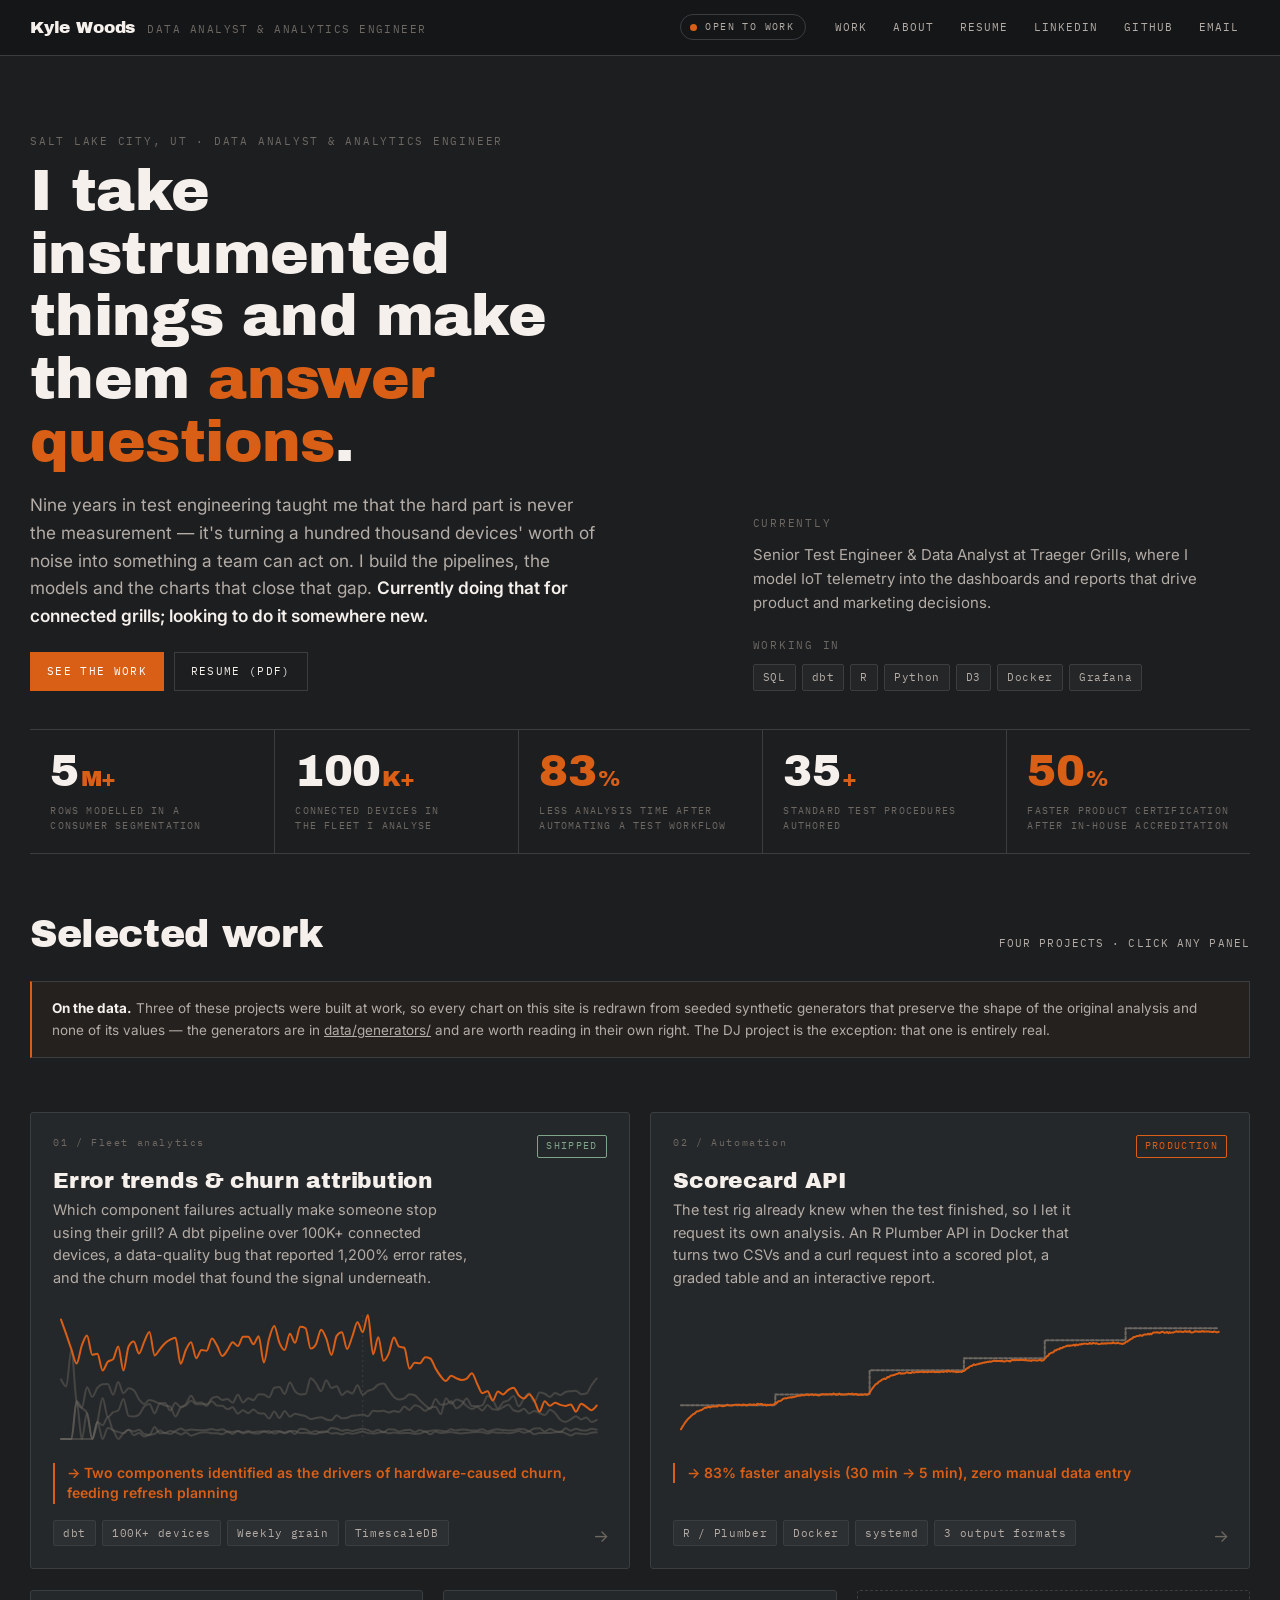
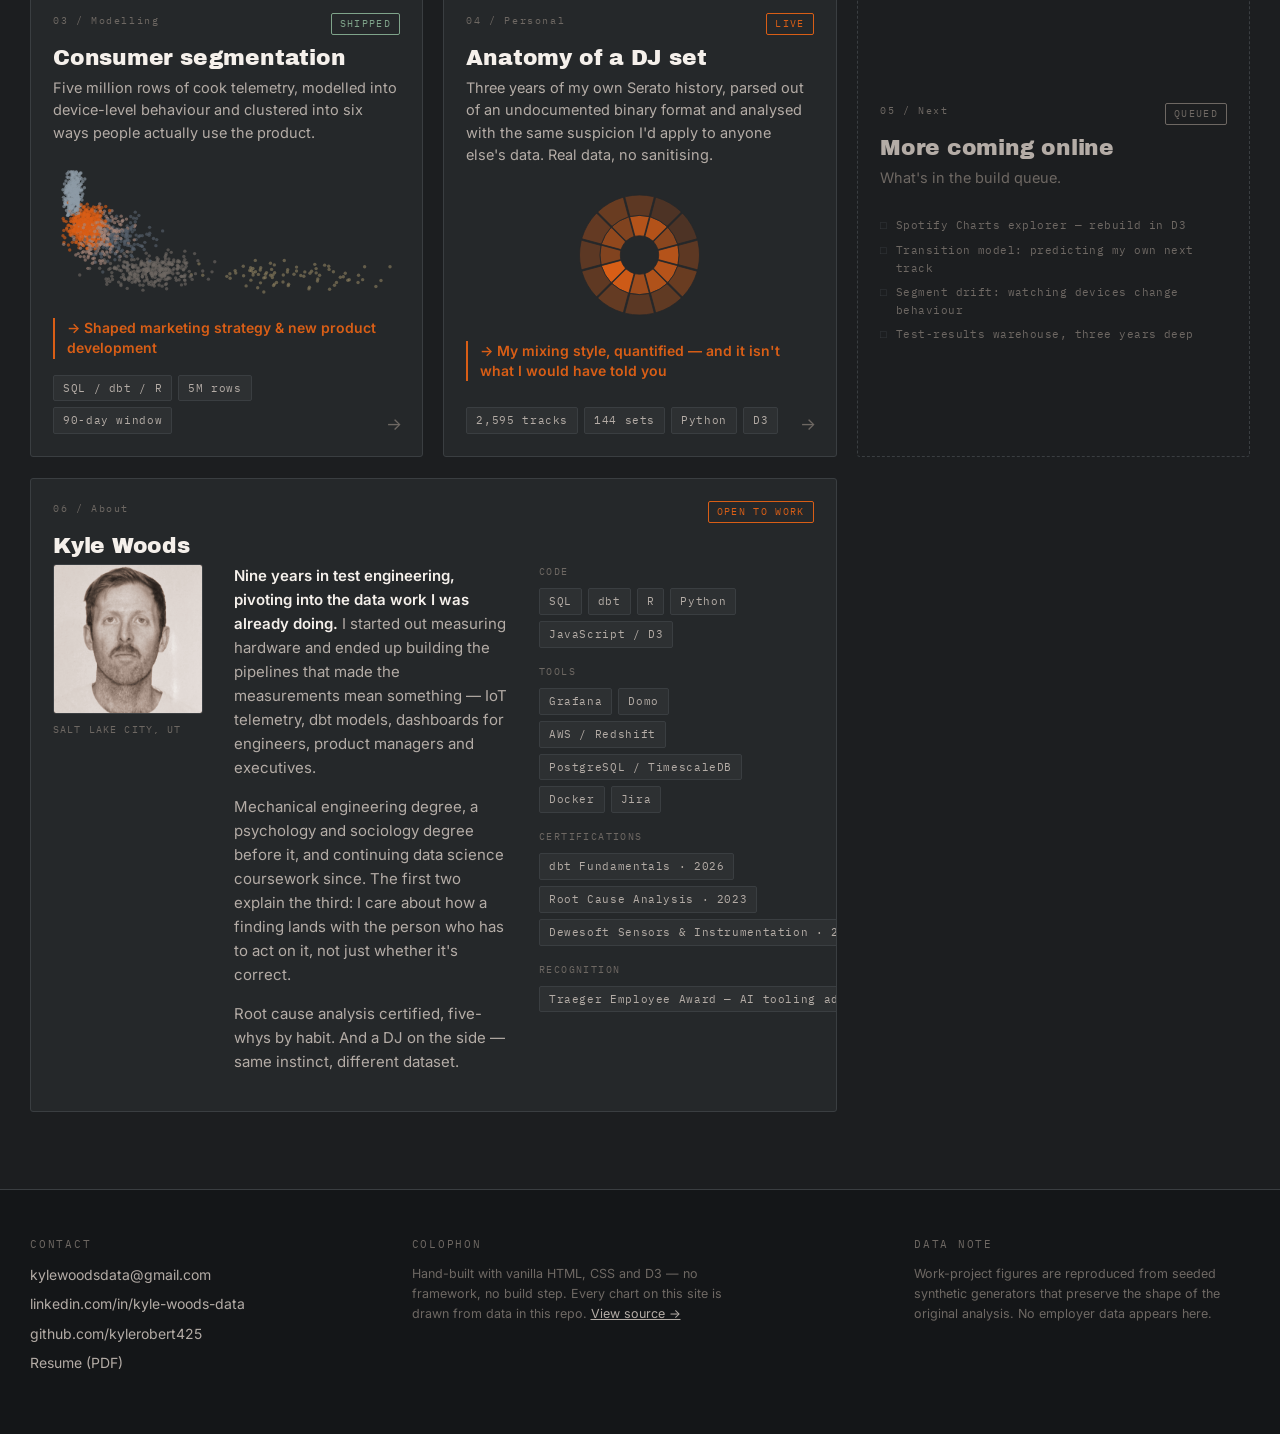
==== index.html @ e00b4b3a "Dashboard: mission-control landing page with live panel previews Hero stat ticker, project panels le" ====
<!DOCTYPE html>
<html lang="en" data-base="">
<head>
<meta charset="utf-8">
<meta name="viewport" content="width=device-width, initial-scale=1">
<title>Kyle Woods — Data Analyst & Analytics Engineer</title>
<meta name="description" content="Data analyst and analytics engineer in Salt Lake City. Fleet telemetry at 100K+ device scale, dbt pipelines, R APIs in production, and hand-built D3 data journalism.">
<meta property="og:title" content="Kyle Woods — Data Analyst & Analytics Engineer">
<meta property="og:description" content="Nine years turning instrumented hardware into decisions. dbt, SQL, R, Python, D3.">
<meta property="og:type" content="website">
<meta property="og:image" content="assets/img/og-dashboard.png">
<meta name="twitter:card" content="summary_large_image">
<link rel="icon" href="assets/img/favicon.svg" type="image/svg+xml">
<link rel="preconnect" href="https://fonts.googleapis.com">
<link rel="preconnect" href="https://fonts.gstatic.com" crossorigin>
<link href="https://fonts.googleapis.com/css2?family=Archivo+Black&family=IBM+Plex+Mono:wght@400;500&family=Inter:wght@400;600;700&display=swap" rel="stylesheet">
<link rel="stylesheet" href="assets/css/theme.css">
<link rel="stylesheet" href="assets/css/dashboard.css">
</head>
<body>
<a class="skip" href="#work">Skip to work</a>
<header data-site-head></header>

<main>
  <!-- ============================ HERO ============================ -->
  <section class="hero">
    <div class="wrap hero-grid">
      <div>
        <p class="eyebrow">Salt Lake City, UT · Data Analyst &amp; Analytics Engineer</p>
        <h1>I take instrumented things and make them <span class="ember">answer questions</span>.</h1>
        <p class="hero-lede">Nine years in test engineering taught me that the hard part is never the measurement — it's turning a hundred thousand devices' worth of noise into something a team can act on. I build the pipelines, the models and the charts that close that gap. <strong>Currently doing that for connected grills; looking to do it somewhere new.</strong></p>
        <div class="hero-meta">
          <a class="btn btn-primary" href="#work">See the work</a>
          <a class="btn" href="resume/KW_Analytics_Engineer.pdf">Resume (PDF)</a>
        </div>
      </div>
      <div>
        <p class="eyebrow">Currently</p>
        <p class="hero-lede" style="font-size:15px">Senior Test Engineer &amp; Data Analyst at Traeger Grills, where I model IoT telemetry into the dashboards and reports that drive product and marketing decisions.</p>
        <p class="eyebrow" style="margin-top:22px">Working in</p>
        <ul class="chips">
          <li class="chip">SQL</li>
          <li class="chip">dbt</li>
          <li class="chip">R</li>
          <li class="chip">Python</li>
          <li class="chip">D3</li>
          <li class="chip">Docker</li>
          <li class="chip">Grafana</li>
        </ul>
      </div>
    </div>
  </section>

  <!-- ============================ TICKER ============================ -->
  <section class="wrap" aria-label="Career metrics">
    <div class="ticker">
      <div class="ticker-cell" data-kind="scope">
        <span class="stat-value num" data-count="5" data-unit="M+" data-dp="0">0</span>
        <span class="stat-label">Rows modelled in a<br>consumer segmentation</span>
      </div>
      <div class="ticker-cell" data-kind="scope">
        <span class="stat-value num" data-count="100" data-unit="K+">0</span>
        <span class="stat-label">Connected devices in<br>the fleet I analyse</span>
      </div>
      <div class="ticker-cell" data-kind="outcome">
        <span class="stat-value num" data-count="83" data-unit="%">0</span>
        <span class="stat-label">Less analysis time after<br>automating a test workflow</span>
      </div>
      <div class="ticker-cell" data-kind="scope">
        <span class="stat-value num" data-count="35" data-unit="+">0</span>
        <span class="stat-label">Standard test procedures<br>authored</span>
      </div>
      <div class="ticker-cell" data-kind="outcome">
        <span class="stat-value num" data-count="50" data-unit="%">0</span>
        <span class="stat-label">Faster product certification<br>after in-house accreditation</span>
      </div>
    </div>
  </section>

  <!-- ============================ PANELS ============================ -->
  <section class="wrap" id="work">
    <div class="panels-head">
      <h2>Selected work</h2>
      <p class="mono ash">Four projects · click any panel</p>
    </div>

    <div class="disclosure">
      <strong>On the data.</strong> Three of these projects were built at work, so every chart on this site is redrawn
      from seeded synthetic generators that preserve the shape of the original analysis and none of its values — the
      generators are in <a href="data/generators/">data/generators/</a> and are worth reading in their own right.
      The DJ project is the exception: that one is entirely real.
    </div>

    <div class="panels">

      <!-- Woodridge -->
      <a class="panel panel--wide" href="projects/woodridge-churn/index.html">
        <div class="panel-top">
          <span class="panel-idx">01 / Fleet analytics</span>
          <span class="badge badge-shipped">Shipped</span>
        </div>
        <h3>Error trends &amp; churn attribution</h3>
        <p class="panel-mission">Which component failures actually make someone stop using their grill? A dbt pipeline over 100K+ connected devices, a data-quality bug that reported 1,200% error rates, and the churn model that found the signal underneath.</p>
        <div class="panel-viz" data-mini="woodridge"></div>
        <p class="panel-outcome">→ Two components identified as the drivers of hardware-caused churn, feeding refresh planning</p>
        <ul class="chips">
          <li class="chip">dbt</li>
          <li class="chip">100K+ devices</li>
          <li class="chip">Weekly grain</li>
          <li class="chip">TimescaleDB</li>
        </ul>
      </a>

      <!-- Scorecard API -->
      <a class="panel panel--wide" href="projects/scorecard-api/index.html">
        <div class="panel-top">
          <span class="panel-idx">02 / Automation</span>
          <span class="badge badge-production">Production</span>
        </div>
        <h3>Scorecard API</h3>
        <p class="panel-mission">The test rig already knew when the test finished, so I let it request its own analysis. An R Plumber API in Docker that turns two CSVs and a curl request into a scored plot, a graded table and an interactive report.</p>
        <div class="panel-viz" data-mini="scorecard"></div>
        <p class="panel-outcome">→ 83% faster analysis (30 min → 5 min), zero manual data entry</p>
        <ul class="chips">
          <li class="chip">R / Plumber</li>
          <li class="chip">Docker</li>
          <li class="chip">systemd</li>
          <li class="chip">3 output formats</li>
        </ul>
      </a>

      <!-- Segmentation -->
      <a class="panel" href="projects/consumer-segmentation/index.html">
        <div class="panel-top">
          <span class="panel-idx">03 / Modelling</span>
          <span class="badge badge-shipped">Shipped</span>
        </div>
        <h3>Consumer segmentation</h3>
        <p class="panel-mission">Five million rows of cook telemetry, modelled into device-level behaviour and clustered into six ways people actually use the product.</p>
        <div class="panel-viz" data-mini="segmentation"></div>
        <p class="panel-outcome">→ Shaped marketing strategy &amp; new product development</p>
        <ul class="chips">
          <li class="chip">SQL / dbt / R</li>
          <li class="chip">5M rows</li>
          <li class="chip">90-day window</li>
        </ul>
      </a>

      <!-- DJ -->
      <a class="panel" href="projects/anatomy-of-a-dj-set/index.html">
        <div class="panel-top">
          <span class="panel-idx">04 / Personal</span>
          <span class="badge badge-production">Live</span>
        </div>
        <h3>Anatomy of a DJ set</h3>
        <p class="panel-mission">Three years of my own Serato history, parsed out of an undocumented binary format and analysed with the same suspicion I'd apply to anyone else's data. Real data, no sanitising.</p>
        <div class="panel-viz" data-mini="dj"></div>
        <p class="panel-outcome">→ My mixing style, quantified — and it isn't what I would have told you</p>
        <ul class="chips">
          <li class="chip" data-djchip="tracks">2,595 tracks</li>
          <li class="chip" data-djchip="sets">144 sets</li>
          <li class="chip">Python</li>
          <li class="chip">D3</li>
        </ul>
      </a>

      <!-- Roadmap -->
      <div class="panel panel--ghost">
        <div class="panel-top">
          <span class="panel-idx">05 / Next</span>
          <span class="badge badge-planned">Queued</span>
        </div>
        <h3>More coming online</h3>
        <p class="panel-mission">What's in the build queue.</p>
        <ul class="roadmap">
          <li>Spotify Charts explorer — rebuild in D3</li>
          <li>Transition model: predicting my own next track</li>
          <li>Segment drift: watching devices change behaviour</li>
          <li>Test-results warehouse, three years deep</li>
        </ul>
      </div>

      <!-- About -->
      <section class="panel panel--four" id="about">
        <div class="panel-top">
          <span class="panel-idx">06 / About</span>
          <span class="badge badge-production">Open to work</span>
        </div>
        <h3>Kyle Woods</h3>
        <div class="about-grid">
          <div>
            <div class="portrait">
              <img src="assets/img/headshot.jpg" alt="Kyle Woods" width="800" height="800" loading="lazy">
            </div>
            <p class="portrait-cap">Salt Lake City, UT</p>
          </div>

          <div class="about-bio">
            <p><strong>Nine years in test engineering, pivoting into the data work I was already doing.</strong> I started out measuring hardware and ended up building the pipelines that made the measurements mean something — IoT telemetry, dbt models, dashboards for engineers, product managers and executives.</p>
            <p>Mechanical engineering degree, a psychology and sociology degree before it, and continuing data science coursework since. The first two explain the third: I care about how a finding lands with the person who has to act on it, not just whether it's correct.</p>
            <p>Root cause analysis certified, five-whys by habit. And a DJ on the side — same instinct, different dataset.</p>
          </div>

          <div class="about-skills">
            <div class="skill-block">
              <h4>Code</h4>
              <ul class="chips">
                <li class="chip">SQL</li><li class="chip">dbt</li><li class="chip">R</li>
                <li class="chip">Python</li><li class="chip">JavaScript / D3</li>
              </ul>
            </div>
            <div class="skill-block">
              <h4>Tools</h4>
              <ul class="chips">
                <li class="chip">Grafana</li><li class="chip">Domo</li><li class="chip">AWS / Redshift</li>
                <li class="chip">PostgreSQL / TimescaleDB</li><li class="chip">Docker</li><li class="chip">Jira</li>
              </ul>
            </div>
            <div class="skill-block">
              <h4>Certifications</h4>
              <ul class="chips">
                <li class="chip">dbt Fundamentals · 2026</li>
                <li class="chip">Root Cause Analysis · 2023</li>
                <li class="chip">Dewesoft Sensors &amp; Instrumentation · 2020</li>
              </ul>
            </div>
            <div class="skill-block">
              <h4>Recognition</h4>
              <ul class="chips">
                <li class="chip">Traeger Employee Award — AI tooling adoption</li>
              </ul>
            </div>
          </div>
        </div>
      </section>
    </div>
  </section>
</main>

<footer data-site-foot></footer>

<script src="assets/js/config.js"></script>
<script src="assets/js/site.js"></script>
<script src="assets/js/lib/d3.v7.min.js"></script>
<script src="assets/js/charts/common.js"></script>
<script src="assets/js/dashboard.js"></script>
</body>
</html>
---- assets/css/theme.css ----
/* ===========================================================================
   theme.css — design tokens + base + components shared by every page.
   Ember-and-soot: flat colors, no gradients, one accent.
   =========================================================================== */

:root {
  /* --- palette --------------------------------------------------------- */
  --soot:      #1C1E20;
  --soot-deep: #141618;
  --panel:     #25282A;
  --panel-hi:  #2E3235;
  --ember:     #D95E16;
  --ember-hi:  #F0771F;
  --ember-dim: #8A3C0E;
  --ash:       #B4ACA6;
  --ash-dim:   #6E6863;
  --offwhite:  #F5F0EB;
  --ink:       #25282A;
  --rule:      #3A3E41;
  --rule-lite: #DCD5CD;

  /* chart series: one ember highlight, everything else desaturated */
  --series-1: #D95E16;   /* highlight */
  --series-2: #8E9BA6;
  --series-3: #6E6863;
  --series-4: #A8877A;
  --series-5: #56606B;
  --series-6: #8B7E5E;
  --good:     #6E9A72;
  --bad:      #C0472F;

  /* --- type ------------------------------------------------------------ */
  --font-display: 'Archivo Black', 'Helvetica Neue', Impact, sans-serif;
  --font-body: 'Inter', -apple-system, BlinkMacSystemFont, 'Segoe UI', sans-serif;
  --font-mono: 'IBM Plex Mono', ui-monospace, 'SF Mono', Menlo, monospace;

  /* --- rhythm ---------------------------------------------------------- */
  --gap:   clamp(14px, 1.6vw, 22px);
  --pad:   clamp(18px, 2.4vw, 30px);
  --maxw:  1360px;
  --readw: 62ch;
  --radius: 3px;

  --t-fast: 180ms cubic-bezier(.4,0,.2,1);
  --t-mid:  300ms cubic-bezier(.4,0,.2,1);
  --t-slow: 420ms cubic-bezier(.4,0,.2,1);
}

/* --- reset ---------------------------------------------------------------- */
*, *::before, *::after { box-sizing: border-box; }
html { -webkit-text-size-adjust: 100%; scroll-behavior: smooth; }
body {
  margin: 0;
  background: var(--soot);
  color: var(--offwhite);
  font-family: var(--font-body);
  font-size: 16px;
  line-height: 1.6;
  font-feature-settings: 'tnum' 0;
  -webkit-font-smoothing: antialiased;
}
img, svg { display: block; max-width: 100%; }
a { color: inherit; }
button { font: inherit; color: inherit; background: none; border: none; cursor: pointer; }

/* Numbers always tabular so counters don't jitter as they animate. */
.num, .stat-value, .chip, .badge, table td, table th, .mono {
  font-variant-numeric: tabular-nums;
  font-feature-settings: 'tnum' 1;
}

/* --- typography ----------------------------------------------------------- */
h1, h2, h3 { font-family: var(--font-display); font-weight: 400; line-height: 1.08; letter-spacing: -0.01em; margin: 0; }
h1 { font-size: clamp(30px, 4.6vw, 58px); }
h2 { font-size: clamp(24px, 3vw, 38px); }
h3 { font-size: clamp(17px, 1.7vw, 22px); }
p  { margin: 0 0 1em; }

.mono {
  font-family: var(--font-mono);
  font-size: 11px;
  letter-spacing: 0.1em;
  text-transform: uppercase;
}
.eyebrow {
  font-family: var(--font-mono);
  font-size: 11px;
  letter-spacing: 0.16em;
  text-transform: uppercase;
  color: var(--ash-dim);
  margin: 0 0 10px;
}

/* Orange left-bar accent — used on section heads and pull quotes. */
.bar-accent { border-left: 3px solid var(--ember); padding-left: 16px; }

/* --- layout --------------------------------------------------------------- */
.wrap { max-width: var(--maxw); margin: 0 auto; padding: 0 var(--pad); }
.wrap-read { max-width: 780px; margin: 0 auto; padding: 0 var(--pad); }

/* --- skip link ------------------------------------------------------------ */
.skip {
  position: absolute; left: -9999px; top: 0; z-index: 999;
  background: var(--ember); color: #fff; padding: 10px 16px; font: 600 14px var(--font-body);
}
.skip:focus { left: 8px; top: 8px; }

/* --- site header ---------------------------------------------------------- */
.site-head {
  border-bottom: 1px solid var(--rule);
  background: var(--soot-deep);
  position: sticky; top: 0; z-index: 50;
}
.site-head-in {
  max-width: var(--maxw); margin: 0 auto; padding: 12px var(--pad);
  display: flex; align-items: center; gap: 18px; flex-wrap: wrap;
}
.brand { display: flex; align-items: baseline; gap: 12px; text-decoration: none; }
.brand-name { font-family: var(--font-display); font-size: 17px; letter-spacing: -0.01em; }
.brand-title { font-family: var(--font-mono); font-size: 10.5px; letter-spacing: 0.14em; text-transform: uppercase; color: var(--ash-dim); }
.head-spacer { flex: 1 1 auto; }

.status-pill {
  display: inline-flex; align-items: center; gap: 8px;
  font-family: var(--font-mono); font-size: 10px; letter-spacing: 0.14em; text-transform: uppercase;
  color: var(--ash); border: 1px solid var(--rule); border-radius: 100px; padding: 4px 11px 4px 9px;
}
.status-dot {
  width: 7px; height: 7px; border-radius: 50%; background: var(--ember);
  box-shadow: 0 0 0 0 rgba(217,94,22,.55); animation: pulse 2.4s ease-out infinite;
}
@keyframes pulse {
  0%   { box-shadow: 0 0 0 0 rgba(217,94,22,.5); }
  70%  { box-shadow: 0 0 0 7px rgba(217,94,22,0); }
  100% { box-shadow: 0 0 0 0 rgba(217,94,22,0); }
}

.head-links { display: flex; gap: 4px; flex-wrap: wrap; }
.head-links::-webkit-scrollbar { display: none; }
.head-links a {
  font-family: var(--font-mono); font-size: 10.5px; letter-spacing: 0.1em; text-transform: uppercase;
  color: var(--ash); text-decoration: none; padding: 6px 10px; border: 1px solid transparent;
  transition: color var(--t-fast), border-color var(--t-fast);
}
.head-links a:hover, .head-links a:focus-visible { color: var(--offwhite); border-color: var(--rule); }

/* --- badges & chips ------------------------------------------------------- */
.badge {
  display: inline-block; font-family: var(--font-mono); font-size: 9.5px;
  letter-spacing: 0.14em; text-transform: uppercase; padding: 3px 8px;
  border: 1px solid currentColor; border-radius: 2px; line-height: 1.5;
}
.badge-production { color: var(--ember); }
.badge-shipped    { color: #7FA48A; }
.badge-dev        { color: #C2A24A; }
.badge-planned    { color: var(--ash-dim); }

.chips { display: flex; flex-wrap: wrap; gap: 6px; padding: 0; margin: 0; list-style: none; }
.chip {
  font-family: var(--font-mono); font-size: 10.5px; letter-spacing: 0.06em;
  color: var(--ash); background: rgba(255,255,255,.035);
  border: 1px solid var(--rule); border-radius: 2px; padding: 4px 9px; white-space: nowrap;
}
.light .chip { color: #5C5651; background: rgba(0,0,0,.03); border-color: var(--rule-lite); }

/* --- footer --------------------------------------------------------------- */
.site-foot {
  border-top: 1px solid var(--rule); background: var(--soot-deep);
  padding: 46px 0 60px; margin-top: 0;
}
.foot-grid { display: flex; gap: 30px; flex-wrap: wrap; align-items: flex-start; justify-content: space-between; }
.foot-links { display: flex; flex-direction: column; gap: 7px; }
.foot-links a { color: var(--ash); text-decoration: none; font-size: 14px; transition: color var(--t-fast); }
.foot-links a:hover { color: var(--ember); }
.foot-note { color: var(--ash-dim); font-size: 12.5px; max-width: 42ch; }
.foot-note a { color: var(--ash); }

/* --- charts (shared SVG conventions) -------------------------------------- */
.axis text        { font-family: var(--font-mono); font-size: 10px; fill: var(--ash-dim); letter-spacing: .04em; }
.axis line,
.axis path        { stroke: var(--rule); shape-rendering: crispEdges; }
.grid line        { stroke: var(--rule); stroke-opacity: .5; shape-rendering: crispEdges; }
.light .axis text { fill: #7A736C; }
.light .axis line, .light .axis path { stroke: var(--rule-lite); }
.light .grid line { stroke: var(--rule-lite); stroke-opacity: .8; }

.series-line { fill: none; stroke-width: 2; stroke-linejoin: round; stroke-linecap: round; }
.series-muted { stroke: var(--series-3); opacity: .5; }
.series-hi    { stroke: var(--ember); }

/* NYT-style annotation: thin leader line, short bold label. */
.annot-line  { stroke: var(--ember); stroke-width: 1; }
.annot-label { font-family: var(--font-body); font-size: 12px; font-weight: 700; fill: var(--offwhite); }
.annot-sub   { font-family: var(--font-body); font-size: 11.5px; fill: var(--ash); }
.light .annot-label { fill: var(--ink); }
.light .annot-sub   { fill: #6B645E; }

.chart-title { font-family: var(--font-body); font-size: 13px; font-weight: 700; letter-spacing: .01em; }
.chart-sub   { font-family: var(--font-mono); font-size: 10px; letter-spacing: .1em; text-transform: uppercase; fill: var(--ash-dim); }

.legend { display: flex; flex-wrap: wrap; gap: 12px; font-family: var(--font-mono); font-size: 10.5px; letter-spacing: .06em; text-transform: uppercase; color: var(--ash); }
.legend-item { display: inline-flex; align-items: center; gap: 6px; }
.legend-swatch { width: 11px; height: 3px; border-radius: 2px; }
.light .legend { color: #6B645E; }

/* Tooltip shared by every chart. */
.tip {
  position: fixed; z-index: 200; pointer-events: none; opacity: 0;
  background: var(--soot-deep); color: var(--offwhite);
  border: 1px solid var(--rule); border-left: 2px solid var(--ember);
  padding: 8px 11px; font-size: 12.5px; line-height: 1.45;
  box-shadow: 0 8px 24px rgba(0,0,0,.4); transition: opacity 120ms linear;
  max-width: 260px;
}
.tip strong { font-weight: 700; }
.tip .tip-k { font-family: var(--font-mono); font-size: 10px; letter-spacing: .1em; text-transform: uppercase; color: var(--ash-dim); display: block; }

/* --- utility -------------------------------------------------------------- */
.visually-hidden {
  position: absolute; width: 1px; height: 1px; margin: -1px; padding: 0;
  overflow: hidden; clip: rect(0 0 0 0); white-space: nowrap; border: 0;
}
.ember { color: var(--ember); }
.ash   { color: var(--ash); }

/* --- header on small screens ---------------------------------------------- */
/* The header is sticky, so every pixel it grows is a pixel of reading area
   lost for the whole page. Below tablet it collapses to one row that scrolls
   sideways rather than wrapping to three. */
@media (max-width: 900px) {
  .brand-title { display: none; }
}
@media (max-width: 720px) {
  .site-head-in { padding: 9px var(--pad); gap: 10px; }
  .head-links {
    flex-wrap: nowrap; overflow-x: auto; scrollbar-width: none;
    -webkit-overflow-scrolling: touch; margin: 0 calc(var(--pad) * -1); padding: 0 var(--pad);
    width: 100%; order: 3;
  }
  .head-links a { padding: 5px 9px; }
  .head-spacer { display: none; }
  .brand { flex: 1 1 auto; }
  .status-pill { order: 2; }
}
@media (max-width: 400px) {
  .status-pill { font-size: 0; gap: 0; padding: 6px; border-radius: 50%; }
}

/* --- motion --------------------------------------------------------------- */
@media (prefers-reduced-motion: reduce) {
  html { scroll-behavior: auto; }
  *, *::before, *::after {
    animation-duration: .001ms !important;
    animation-iteration-count: 1 !important;
    transition-duration: .001ms !important;
  }
}
---- assets/css/dashboard.css ----
/* ===========================================================================
   dashboard.css — Layer 1. Mission-control landing page.
   =========================================================================== */

/* --- hero ----------------------------------------------------------------- */
.hero { padding: clamp(38px, 6vw, 78px) 0 clamp(24px, 3vw, 38px); }
.hero-grid { display: grid; grid-template-columns: minmax(0, 1.35fr) minmax(0, 1fr); gap: clamp(24px, 4vw, 60px); align-items: end; }
.hero h1 { margin-bottom: 18px; max-width: 15ch; }
.hero h1 .rule-out { color: var(--ash-dim); }
.hero-lede { color: var(--ash); font-size: clamp(15px, 1.35vw, 17.5px); max-width: 52ch; margin: 0; }
.hero-lede strong { color: var(--offwhite); font-weight: 600; }

.hero-meta { display: flex; gap: 10px; flex-wrap: wrap; margin-top: 22px; }
.btn {
  display: inline-flex; align-items: center; gap: 8px; text-decoration: none;
  font-family: var(--font-mono); font-size: 11px; letter-spacing: .12em; text-transform: uppercase;
  padding: 10px 16px; border: 1px solid var(--rule); color: var(--offwhite);
  transition: background var(--t-fast), border-color var(--t-fast), color var(--t-fast);
}
.btn:hover, .btn:focus-visible { border-color: var(--ember); color: var(--ember); }
.btn-primary { background: var(--ember); border-color: var(--ember); color: #fff; }
.btn-primary:hover, .btn-primary:focus-visible { background: var(--ember-hi); border-color: var(--ember-hi); color: #fff; }

/* --- stat ticker ---------------------------------------------------------- */
.ticker {
  border-top: 1px solid var(--rule); border-bottom: 1px solid var(--rule);
  display: grid; grid-template-columns: repeat(5, 1fr);
}
.ticker-cell { padding: 20px clamp(12px, 1.6vw, 22px); border-left: 1px solid var(--rule); }
.ticker-cell:first-child { border-left: 0; }
.stat-value {
  font-family: var(--font-display); font-size: clamp(26px, 3.4vw, 44px);
  line-height: 1; letter-spacing: -0.02em; display: block;
}
.stat-value .unit { font-size: .52em; color: var(--ember); margin-left: 2px; }
.stat-label {
  display: block; margin-top: 9px; font-family: var(--font-mono); font-size: 10px;
  letter-spacing: .12em; text-transform: uppercase; color: var(--ash-dim); line-height: 1.5;
}
.ticker-cell[data-kind="outcome"] .stat-value { color: var(--ember); }

/* --- panel grid ----------------------------------------------------------- */
.panels-head {
  display: flex; align-items: baseline; justify-content: space-between; gap: 20px;
  padding: clamp(34px, 5vw, 60px) 0 18px; flex-wrap: wrap;
}
.panels { display: grid; grid-template-columns: repeat(6, 1fr); gap: var(--gap); padding-bottom: clamp(40px, 6vw, 80px); }

.panel {
  grid-column: span 2;
  position: relative; display: flex; flex-direction: column;
  background: var(--panel); border: 1px solid var(--rule); border-radius: var(--radius);
  padding: 22px; text-decoration: none; color: inherit; overflow: hidden;
  transition: border-color var(--t-mid), transform var(--t-mid), background var(--t-mid);
}
.panel--wide { grid-column: span 3; }
.panel--full { grid-column: span 6; }
.panel--four { grid-column: span 4; }

a.panel:hover, a.panel:focus-visible { border-color: var(--ember); transform: translateY(-3px); background: var(--panel-hi); }
a.panel:focus-visible { outline: 2px solid var(--ember); outline-offset: 2px; }
/* The whole tile is the click target; the arrow just signals it. */
a.panel::after {
  content: '→'; position: absolute; right: 20px; bottom: 18px; color: var(--ash-dim);
  font-size: 17px; transition: transform var(--t-mid), color var(--t-mid);
}
a.panel:hover::after, a.panel:focus-visible::after { color: var(--ember); transform: translateX(4px); }

.panel-top { display: flex; align-items: flex-start; justify-content: space-between; gap: 14px; margin-bottom: 4px; }
.panel-idx { font-family: var(--font-mono); font-size: 10px; letter-spacing: .16em; color: var(--ash-dim); }
.panel h3 { margin: 8px 0 6px; }
.panel-mission { color: var(--ash); font-size: 14.5px; line-height: 1.55; margin: 0 0 16px; max-width: 46ch; }

.panel-viz { position: relative; margin: 2px 0 16px; min-height: 96px; }
.panel--wide .panel-viz { min-height: 132px; }
.panel-viz svg { width: 100%; height: auto; overflow: visible; }

.panel-outcome {
  color: var(--ember); font-size: 14px; font-weight: 600; line-height: 1.45;
  border-left: 2px solid var(--ember); padding-left: 12px; margin: 0 0 16px;
}
.panel .chips { margin-top: auto; padding-right: 34px; }

/* About panel internals */
.about-grid { display: grid; grid-template-columns: 150px minmax(0, 1fr) minmax(0, 1fr); gap: clamp(18px, 2.4vw, 34px); align-items: start; }
.portrait {
  width: 150px; aspect-ratio: 1; border: 1px solid var(--rule); border-radius: var(--radius);
  overflow: hidden; background: var(--soot-deep); position: relative; flex: none;
}
.portrait img {
  width: 100%; height: 100%; object-fit: cover;
  /* Duotone-ish treatment so the photo sits inside the ember/soot palette. */
  filter: grayscale(1) contrast(1.06) brightness(.95);
  transition: filter var(--t-slow);
}
.portrait:hover img { filter: grayscale(.15) contrast(1.02) brightness(1); }
.portrait::after {
  content: ''; position: absolute; inset: 0; background: var(--ember);
  mix-blend-mode: color; opacity: .17; pointer-events: none; transition: opacity var(--t-slow);
}
.portrait:hover::after { opacity: 0; }
.portrait-cap { font-family: var(--font-mono); font-size: 9.5px; letter-spacing: .12em; text-transform: uppercase; color: var(--ash-dim); margin-top: 8px; }

.about-bio p { font-size: 15px; color: var(--ash); }
.about-bio p strong { color: var(--offwhite); font-weight: 600; }
.skill-block { margin-bottom: 16px; }
.skill-block h4 { font-family: var(--font-mono); font-size: 10px; letter-spacing: .14em; text-transform: uppercase; color: var(--ash-dim); margin: 0 0 8px; font-weight: 400; }

/* Placeholder panel — makes the roadmap look planned, not missing. */
.panel--ghost {
  background: transparent; border-style: dashed; border-color: var(--rule);
  color: var(--ash-dim); justify-content: center;
}
.panel--ghost h3 { color: var(--ash); }
.panel--ghost .panel-mission { color: var(--ash-dim); }
.roadmap { list-style: none; margin: 12px 0 0; padding: 0; display: flex; flex-direction: column; gap: 7px; }
.roadmap li { font-family: var(--font-mono); font-size: 11px; letter-spacing: .04em; color: var(--ash-dim); display: flex; gap: 9px; }
.roadmap li::before { content: '□'; color: var(--rule); }

/* Note strip explaining the synthetic data — credibility, not fine print. */
.disclosure {
  border: 1px solid var(--rule); border-left: 2px solid var(--ember);
  background: rgba(217,94,22,.04); padding: 16px 20px; margin-bottom: clamp(30px, 5vw, 54px);
  font-size: 13.5px; color: var(--ash); line-height: 1.6;
}
.disclosure strong { color: var(--offwhite); }

/* --- responsive ----------------------------------------------------------- */
@media (max-width: 1080px) {
  .ticker { grid-template-columns: repeat(3, 1fr); }
  .ticker-cell:nth-child(3n+1) { border-left: 0; }
  .ticker-cell:nth-child(n+4) { border-top: 1px solid var(--rule); }
  .about-grid { grid-template-columns: 130px minmax(0, 1fr); }
  .about-skills { grid-column: 1 / -1; }
}
@media (max-width: 860px) {
  .hero-grid { grid-template-columns: 1fr; align-items: start; }
  .panels { grid-template-columns: 1fr; }
  .panel, .panel--wide, .panel--full, .panel--four { grid-column: 1 / -1; }
}
@media (max-width: 560px) {
  .ticker { grid-template-columns: repeat(2, 1fr); }
  .ticker-cell { border-left: 1px solid var(--rule); border-top: 1px solid var(--rule); }
  .ticker-cell:nth-child(2n+1) { border-left: 0; }
  .ticker-cell:nth-child(-n+2) { border-top: 0; }
  .about-grid { grid-template-columns: 1fr; }
  .portrait { width: 118px; }
  .site-head-in { gap: 10px; }
  .brand-title { display: none; }
}
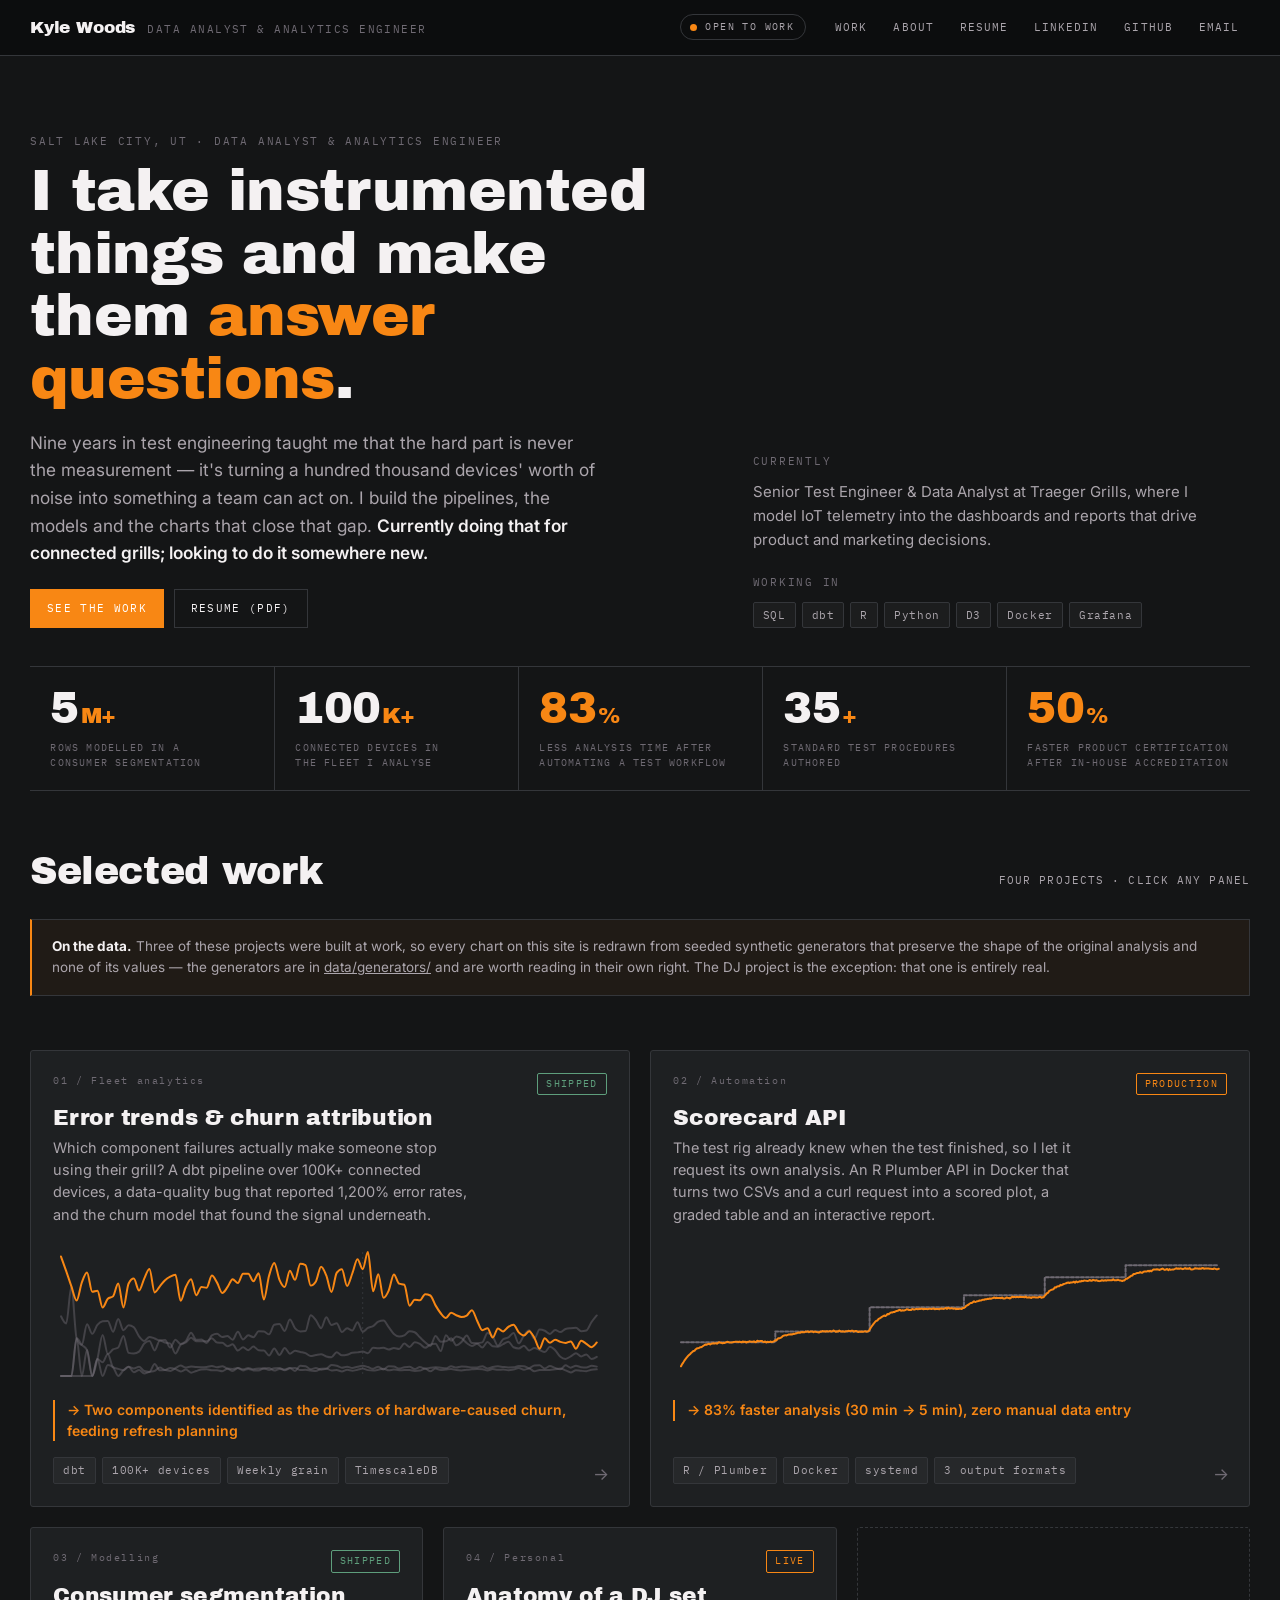
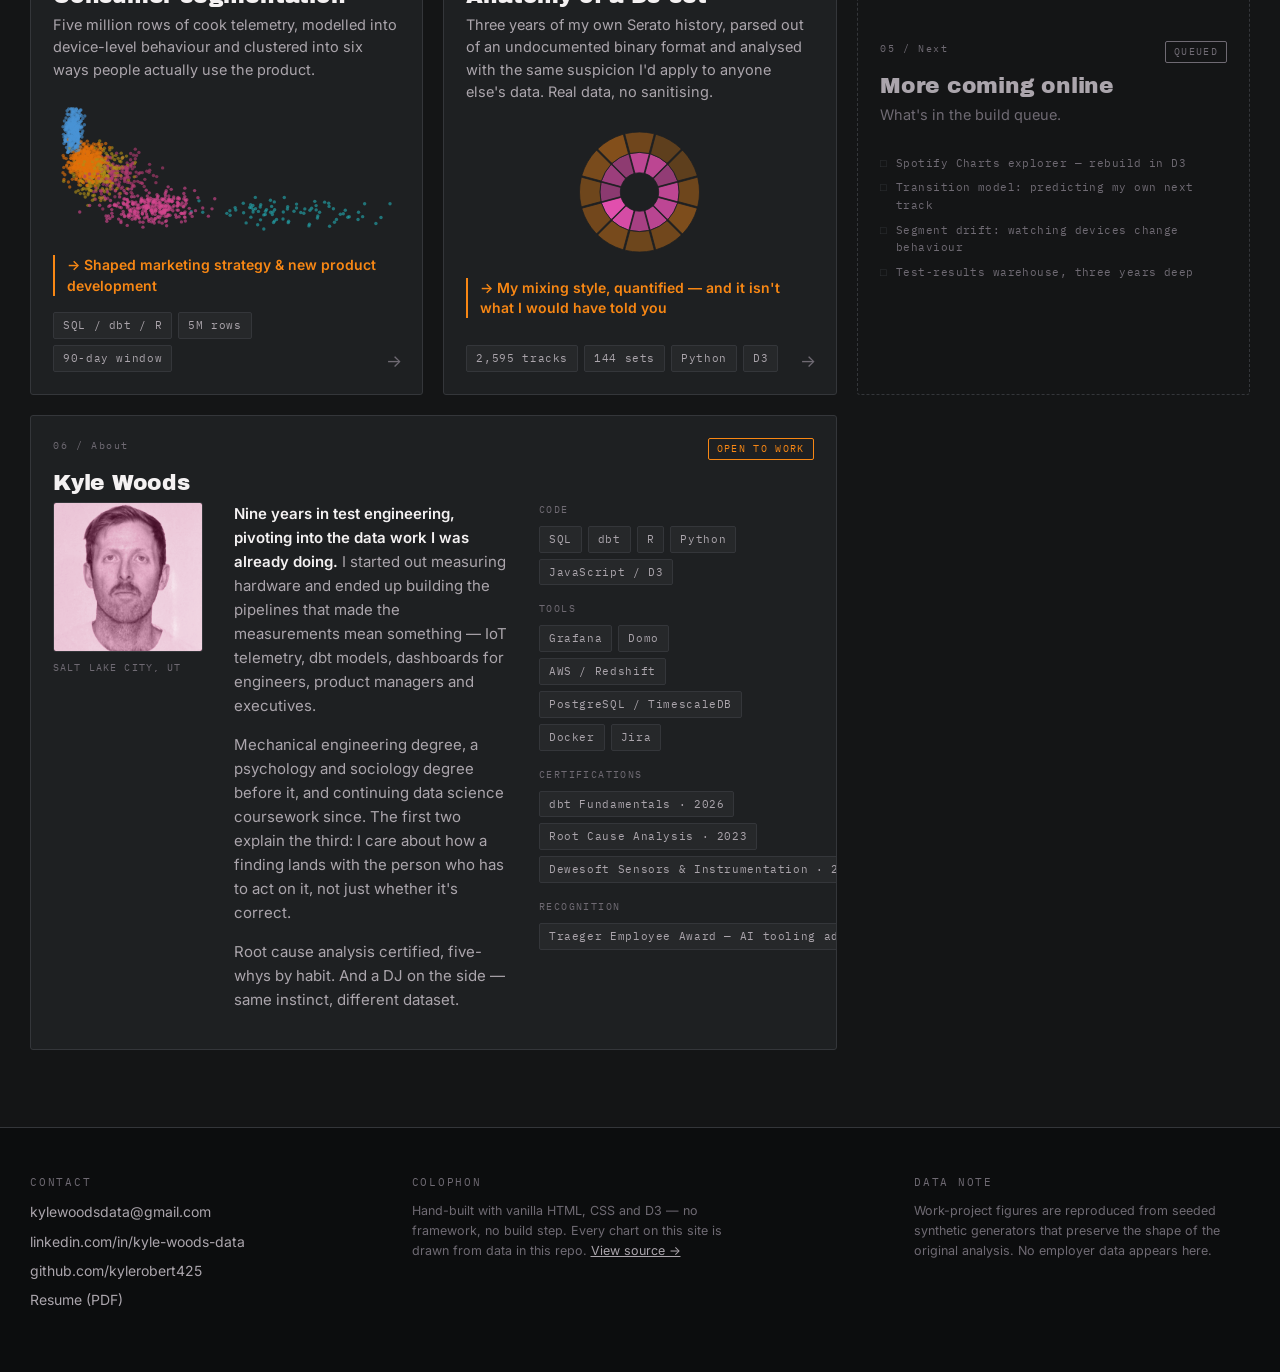
==== commit 82b181ef: "Point source links at GitHub instead of the Pages host "The generators are in data/generators/" was " ====
--- a/index.html
+++ b/index.html
@@ -87,7 +87,7 @@
     <div class="disclosure">
       <strong>On the data.</strong> Three of these projects were built at work, so every chart on this site is redrawn
       from seeded synthetic generators that preserve the shape of the original analysis and none of its values — the
-      generators are in <a href="data/generators/">data/generators/</a> and are worth reading in their own right.
+      generators are in <a href="https://github.com/kylerobert425/kylerobert425.github.io/tree/main/data/generators" data-code="data/generators/" rel="noopener">data/generators/</a> and are worth reading in their own right.
       The DJ project is the exception: that one is entirely real.
     </div>
 
--- a/assets/css/theme.css
+++ b/assets/css/theme.css
@@ -1,33 +1,67 @@
 /* ===========================================================================
    theme.css — design tokens + base + components shared by every page.
-   Ember-and-soot: flat colors, no gradients, one accent.
+   Tiger-and-onyx: flat colors, no gradients, one accent per surface.
    =========================================================================== */
 
 :root {
-  /* --- palette --------------------------------------------------------- */
-  --soot:      #1C1E20;
-  --soot-deep: #141618;
-  --panel:     #25282A;
-  --panel-hi:  #2E3235;
-  --ember:     #D95E16;
-  --ember-hi:  #F0771F;
-  --ember-dim: #8A3C0E;
-  --ash:       #B4ACA6;
-  --ash-dim:   #6E6863;
-  --offwhite:  #F5F0EB;
-  --ink:       #25282A;
-  --rule:      #3A3E41;
-  --rule-lite: #DCD5CD;
-
-  /* chart series: one ember highlight, everything else desaturated */
-  --series-1: #D95E16;   /* highlight */
-  --series-2: #8E9BA6;
-  --series-3: #6E6863;
-  --series-4: #A8877A;
-  --series-5: #56606B;
-  --series-6: #8B7E5E;
-  --good:     #6E9A72;
-  --bad:      #C0472F;
+  /* --- brand ------------------------------------------------------------
+     Five brand colours: tiger orange, crimson violet, deep pink, onyx,
+     scarlet fire. Everything below is derived from them.                  */
+  --tiger:    #F88714;
+  --crimson:  #720E3D;
+  --pink:     #E14FAD;
+  --onyx:     #141516;
+  --scarlet:  #F0401B;
+
+  /* --- surfaces -------------------------------------------------------- */
+  --onyx-deep: #0C0D0E;   /* header, footer — the floor              */
+  --panel:     #1E2022;   /* cards                                    */
+  --panel-hi:  #272A2D;   /* card hover                               */
+  --paper:     #FCFAFB;   /* chart surface inside the light column    */
+
+  /* --- accents ----------------------------------------------------------
+     The brand orange is brilliant on onyx and only 2.2:1 on paper, so it
+     does not do the same job on both surfaces. Three tokens, one rule:
+       --accent      chrome on dark  (buttons, badges, active states)
+       --accent-mark marks on either surface (bars, rules, chart strokes)
+       --accent-ink  accent *text* on light — the crimson clears 10:1     */
+  --accent:      #F88714;
+  --accent-hi:   #FFA13B;
+  --accent-mark: #E0700A;
+  --accent-ink:  #720E3D;
+
+  /* --- text & lines ---------------------------------------------------- */
+  --ash:       #ABA5AC;
+  --ash-dim:   #6F6A73;
+  --offwhite:  #F4F1F2;
+  --ink:       #141516;
+  --rule:      #34363A;
+  --rule-lite: #DED7DB;
+
+  /* --- chart series -----------------------------------------------------
+     Six slots, fixed order, never cycled. Validated for the lightness band,
+     the chroma floor, adjacent-pair separation under protanopia and
+     deuteranopia, and contrast — against BOTH the paper and the panel.
+     Four warm brand hues alone cannot carry six categories: under simulated
+     colour blindness they collapse into each other. Blue, gold and teal are
+     the smallest set of additions that clears the gates while keeping the
+     brand orange, pink and crimson in the first slots.                    */
+  --series-1: #E0700A;   /* tiger orange, stepped down for paper contrast */
+  --series-2: #4A93D6;
+  --series-3: #D3468F;   /* deep pink, stepped for the band               */
+  --series-4: #B08E18;
+  --series-5: #B03A70;   /* crimson violet, lightened into the band       */
+  --series-6: #22A8AE;
+
+  /* --- status: reserved, never used for a series ------------------------ */
+  --good:     #3E8B4E;
+  --warn:     #5A6470;
+  --bad:      #C43711;
+
+  /* Neutral for anything deliberately NOT carrying identity: the other bars,
+     the second series, the dots before they are grouped. Never a slot. */
+  --neutral:     #6B7684;
+  --neutral-dim: #8E96A1;
 
   /* --- type ------------------------------------------------------------ */
   --font-display: 'Archivo Black', 'Helvetica Neue', Impact, sans-serif;
@@ -51,7 +85,7 @@
 html { -webkit-text-size-adjust: 100%; scroll-behavior: smooth; }
 body {
   margin: 0;
-  background: var(--soot);
+  background: var(--onyx);
   color: var(--offwhite);
   font-family: var(--font-body);
   font-size: 16px;
@@ -92,7 +126,7 @@
 }
 
 /* Orange left-bar accent — used on section heads and pull quotes. */
-.bar-accent { border-left: 3px solid var(--ember); padding-left: 16px; }
+.bar-accent { border-left: 3px solid var(--accent); padding-left: 16px; }
 
 /* --- layout --------------------------------------------------------------- */
 .wrap { max-width: var(--maxw); margin: 0 auto; padding: 0 var(--pad); }
@@ -101,14 +135,14 @@
 /* --- skip link ------------------------------------------------------------ */
 .skip {
   position: absolute; left: -9999px; top: 0; z-index: 999;
-  background: var(--ember); color: #fff; padding: 10px 16px; font: 600 14px var(--font-body);
+  background: var(--accent); color: #fff; padding: 10px 16px; font: 600 14px var(--font-body);
 }
 .skip:focus { left: 8px; top: 8px; }
 
 /* --- site header ---------------------------------------------------------- */
 .site-head {
   border-bottom: 1px solid var(--rule);
-  background: var(--soot-deep);
+  background: var(--onyx-deep);
   position: sticky; top: 0; z-index: 50;
 }
 .site-head-in {
@@ -126,13 +160,13 @@
   color: var(--ash); border: 1px solid var(--rule); border-radius: 100px; padding: 4px 11px 4px 9px;
 }
 .status-dot {
-  width: 7px; height: 7px; border-radius: 50%; background: var(--ember);
-  box-shadow: 0 0 0 0 rgba(217,94,22,.55); animation: pulse 2.4s ease-out infinite;
+  width: 7px; height: 7px; border-radius: 50%; background: var(--accent);
+  box-shadow: 0 0 0 0 rgba(248,135,20,.55); animation: pulse 2.4s ease-out infinite;
 }
 @keyframes pulse {
-  0%   { box-shadow: 0 0 0 0 rgba(217,94,22,.5); }
-  70%  { box-shadow: 0 0 0 7px rgba(217,94,22,0); }
-  100% { box-shadow: 0 0 0 0 rgba(217,94,22,0); }
+  0%   { box-shadow: 0 0 0 0 rgba(248,135,20,.5); }
+  70%  { box-shadow: 0 0 0 7px rgba(248,135,20,0); }
+  100% { box-shadow: 0 0 0 0 rgba(248,135,20,0); }
 }
 
 .head-links { display: flex; gap: 4px; flex-wrap: wrap; }
@@ -150,9 +184,9 @@
   letter-spacing: 0.14em; text-transform: uppercase; padding: 3px 8px;
   border: 1px solid currentColor; border-radius: 2px; line-height: 1.5;
 }
-.badge-production { color: var(--ember); }
-.badge-shipped    { color: #7FA48A; }
-.badge-dev        { color: #C2A24A; }
+.badge-production { color: var(--accent); }
+.badge-shipped    { color: #5E9E7C; }
+.badge-dev        { color: #C9A13A; }
 .badge-planned    { color: var(--ash-dim); }
 
 .chips { display: flex; flex-wrap: wrap; gap: 6px; padding: 0; margin: 0; list-style: none; }
@@ -161,17 +195,17 @@
   color: var(--ash); background: rgba(255,255,255,.035);
   border: 1px solid var(--rule); border-radius: 2px; padding: 4px 9px; white-space: nowrap;
 }
-.light .chip { color: #5C5651; background: rgba(0,0,0,.03); border-color: var(--rule-lite); }
+.light .chip { color: #59535B; background: rgba(0,0,0,.03); border-color: var(--rule-lite); }
 
 /* --- footer --------------------------------------------------------------- */
 .site-foot {
-  border-top: 1px solid var(--rule); background: var(--soot-deep);
+  border-top: 1px solid var(--rule); background: var(--onyx-deep);
   padding: 46px 0 60px; margin-top: 0;
 }
 .foot-grid { display: flex; gap: 30px; flex-wrap: wrap; align-items: flex-start; justify-content: space-between; }
 .foot-links { display: flex; flex-direction: column; gap: 7px; }
 .foot-links a { color: var(--ash); text-decoration: none; font-size: 14px; transition: color var(--t-fast); }
-.foot-links a:hover { color: var(--ember); }
+.foot-links a:hover { color: var(--accent); }
 .foot-note { color: var(--ash-dim); font-size: 12.5px; max-width: 42ch; }
 .foot-note a { color: var(--ash); }
 
@@ -180,20 +214,20 @@
 .axis line,
 .axis path        { stroke: var(--rule); shape-rendering: crispEdges; }
 .grid line        { stroke: var(--rule); stroke-opacity: .5; shape-rendering: crispEdges; }
-.light .axis text { fill: #7A736C; }
+.light .axis text { fill: #7D7780; }
 .light .axis line, .light .axis path { stroke: var(--rule-lite); }
 .light .grid line { stroke: var(--rule-lite); stroke-opacity: .8; }
 
 .series-line { fill: none; stroke-width: 2; stroke-linejoin: round; stroke-linecap: round; }
-.series-muted { stroke: var(--series-3); opacity: .5; }
-.series-hi    { stroke: var(--ember); }
+.series-muted { stroke: var(--neutral); opacity: .55; }
+.series-hi    { stroke: var(--series-1); }
 
 /* NYT-style annotation: thin leader line, short bold label. */
-.annot-line  { stroke: var(--ember); stroke-width: 1; }
+.annot-line  { stroke: var(--accent-mark); stroke-width: 1; }
 .annot-label { font-family: var(--font-body); font-size: 12px; font-weight: 700; fill: var(--offwhite); }
 .annot-sub   { font-family: var(--font-body); font-size: 11.5px; fill: var(--ash); }
 .light .annot-label { fill: var(--ink); }
-.light .annot-sub   { fill: #6B645E; }
+.light .annot-sub   { fill: #6A646D; }
 
 .chart-title { font-family: var(--font-body); font-size: 13px; font-weight: 700; letter-spacing: .01em; }
 .chart-sub   { font-family: var(--font-mono); font-size: 10px; letter-spacing: .1em; text-transform: uppercase; fill: var(--ash-dim); }
@@ -201,13 +235,13 @@
 .legend { display: flex; flex-wrap: wrap; gap: 12px; font-family: var(--font-mono); font-size: 10.5px; letter-spacing: .06em; text-transform: uppercase; color: var(--ash); }
 .legend-item { display: inline-flex; align-items: center; gap: 6px; }
 .legend-swatch { width: 11px; height: 3px; border-radius: 2px; }
-.light .legend { color: #6B645E; }
+.light .legend { color: #6A646D; }
 
 /* Tooltip shared by every chart. */
 .tip {
   position: fixed; z-index: 200; pointer-events: none; opacity: 0;
-  background: var(--soot-deep); color: var(--offwhite);
-  border: 1px solid var(--rule); border-left: 2px solid var(--ember);
+  background: var(--onyx-deep); color: var(--offwhite);
+  border: 1px solid var(--rule); border-left: 2px solid var(--accent);
   padding: 8px 11px; font-size: 12.5px; line-height: 1.45;
   box-shadow: 0 8px 24px rgba(0,0,0,.4); transition: opacity 120ms linear;
   max-width: 260px;
@@ -220,7 +254,7 @@
   position: absolute; width: 1px; height: 1px; margin: -1px; padding: 0;
   overflow: hidden; clip: rect(0 0 0 0); white-space: nowrap; border: 0;
 }
-.ember { color: var(--ember); }
+.ember { color: var(--accent); }
 .ash   { color: var(--ash); }
 
 /* --- header on small screens ---------------------------------------------- */
--- a/assets/css/dashboard.css
+++ b/assets/css/dashboard.css
@@ -5,7 +5,7 @@
 /* --- hero ----------------------------------------------------------------- */
 .hero { padding: clamp(38px, 6vw, 78px) 0 clamp(24px, 3vw, 38px); }
 .hero-grid { display: grid; grid-template-columns: minmax(0, 1.35fr) minmax(0, 1fr); gap: clamp(24px, 4vw, 60px); align-items: end; }
-.hero h1 { margin-bottom: 18px; max-width: 15ch; }
+.hero h1 { margin-bottom: 18px; max-width: 19ch; }
 .hero h1 .rule-out { color: var(--ash-dim); }
 .hero-lede { color: var(--ash); font-size: clamp(15px, 1.35vw, 17.5px); max-width: 52ch; margin: 0; }
 .hero-lede strong { color: var(--offwhite); font-weight: 600; }
@@ -17,9 +17,9 @@
   padding: 10px 16px; border: 1px solid var(--rule); color: var(--offwhite);
   transition: background var(--t-fast), border-color var(--t-fast), color var(--t-fast);
 }
-.btn:hover, .btn:focus-visible { border-color: var(--ember); color: var(--ember); }
-.btn-primary { background: var(--ember); border-color: var(--ember); color: #fff; }
-.btn-primary:hover, .btn-primary:focus-visible { background: var(--ember-hi); border-color: var(--ember-hi); color: #fff; }
+.btn:hover, .btn:focus-visible { border-color: var(--accent); color: var(--accent); }
+.btn-primary { background: var(--accent); border-color: var(--accent); color: #fff; }
+.btn-primary:hover, .btn-primary:focus-visible { background: var(--accent-hi); border-color: var(--accent-hi); color: #fff; }
 
 /* --- stat ticker ---------------------------------------------------------- */
 .ticker {
@@ -32,12 +32,12 @@
   font-family: var(--font-display); font-size: clamp(26px, 3.4vw, 44px);
   line-height: 1; letter-spacing: -0.02em; display: block;
 }
-.stat-value .unit { font-size: .52em; color: var(--ember); margin-left: 2px; }
+.stat-value .unit { font-size: .52em; color: var(--accent); margin-left: 2px; }
 .stat-label {
   display: block; margin-top: 9px; font-family: var(--font-mono); font-size: 10px;
   letter-spacing: .12em; text-transform: uppercase; color: var(--ash-dim); line-height: 1.5;
 }
-.ticker-cell[data-kind="outcome"] .stat-value { color: var(--ember); }
+.ticker-cell[data-kind="outcome"] .stat-value { color: var(--accent); }
 
 /* --- panel grid ----------------------------------------------------------- */
 .panels-head {
@@ -57,14 +57,14 @@
 .panel--full { grid-column: span 6; }
 .panel--four { grid-column: span 4; }
 
-a.panel:hover, a.panel:focus-visible { border-color: var(--ember); transform: translateY(-3px); background: var(--panel-hi); }
-a.panel:focus-visible { outline: 2px solid var(--ember); outline-offset: 2px; }
+a.panel:hover, a.panel:focus-visible { border-color: var(--accent); transform: translateY(-3px); background: var(--panel-hi); }
+a.panel:focus-visible { outline: 2px solid var(--accent); outline-offset: 2px; }
 /* The whole tile is the click target; the arrow just signals it. */
 a.panel::after {
   content: '→'; position: absolute; right: 20px; bottom: 18px; color: var(--ash-dim);
   font-size: 17px; transition: transform var(--t-mid), color var(--t-mid);
 }
-a.panel:hover::after, a.panel:focus-visible::after { color: var(--ember); transform: translateX(4px); }
+a.panel:hover::after, a.panel:focus-visible::after { color: var(--accent); transform: translateX(4px); }
 
 .panel-top { display: flex; align-items: flex-start; justify-content: space-between; gap: 14px; margin-bottom: 4px; }
 .panel-idx { font-family: var(--font-mono); font-size: 10px; letter-spacing: .16em; color: var(--ash-dim); }
@@ -76,8 +76,8 @@
 .panel-viz svg { width: 100%; height: auto; overflow: visible; }
 
 .panel-outcome {
-  color: var(--ember); font-size: 14px; font-weight: 600; line-height: 1.45;
-  border-left: 2px solid var(--ember); padding-left: 12px; margin: 0 0 16px;
+  color: var(--accent); font-size: 14px; font-weight: 600; line-height: 1.45;
+  border-left: 2px solid var(--accent); padding-left: 12px; margin: 0 0 16px;
 }
 .panel .chips { margin-top: auto; padding-right: 34px; }
 
@@ -85,7 +85,7 @@
 .about-grid { display: grid; grid-template-columns: 150px minmax(0, 1fr) minmax(0, 1fr); gap: clamp(18px, 2.4vw, 34px); align-items: start; }
 .portrait {
   width: 150px; aspect-ratio: 1; border: 1px solid var(--rule); border-radius: var(--radius);
-  overflow: hidden; background: var(--soot-deep); position: relative; flex: none;
+  overflow: hidden; background: var(--onyx-deep); position: relative; flex: none;
 }
 .portrait img {
   width: 100%; height: 100%; object-fit: cover;
@@ -95,8 +95,8 @@
 }
 .portrait:hover img { filter: grayscale(.15) contrast(1.02) brightness(1); }
 .portrait::after {
-  content: ''; position: absolute; inset: 0; background: var(--ember);
-  mix-blend-mode: color; opacity: .17; pointer-events: none; transition: opacity var(--t-slow);
+  content: ''; position: absolute; inset: 0; background: var(--crimson);
+  mix-blend-mode: color; opacity: .55; pointer-events: none; transition: opacity var(--t-slow);
 }
 .portrait:hover::after { opacity: 0; }
 .portrait-cap { font-family: var(--font-mono); font-size: 9.5px; letter-spacing: .12em; text-transform: uppercase; color: var(--ash-dim); margin-top: 8px; }
@@ -119,8 +119,8 @@
 
 /* Note strip explaining the synthetic data — credibility, not fine print. */
 .disclosure {
-  border: 1px solid var(--rule); border-left: 2px solid var(--ember);
-  background: rgba(217,94,22,.04); padding: 16px 20px; margin-bottom: clamp(30px, 5vw, 54px);
+  border: 1px solid var(--rule); border-left: 2px solid var(--accent);
+  background: rgba(248,135,20,.05); padding: 16px 20px; margin-bottom: clamp(30px, 5vw, 54px);
   font-size: 13.5px; color: var(--ash); line-height: 1.6;
 }
 .disclosure strong { color: var(--offwhite); }
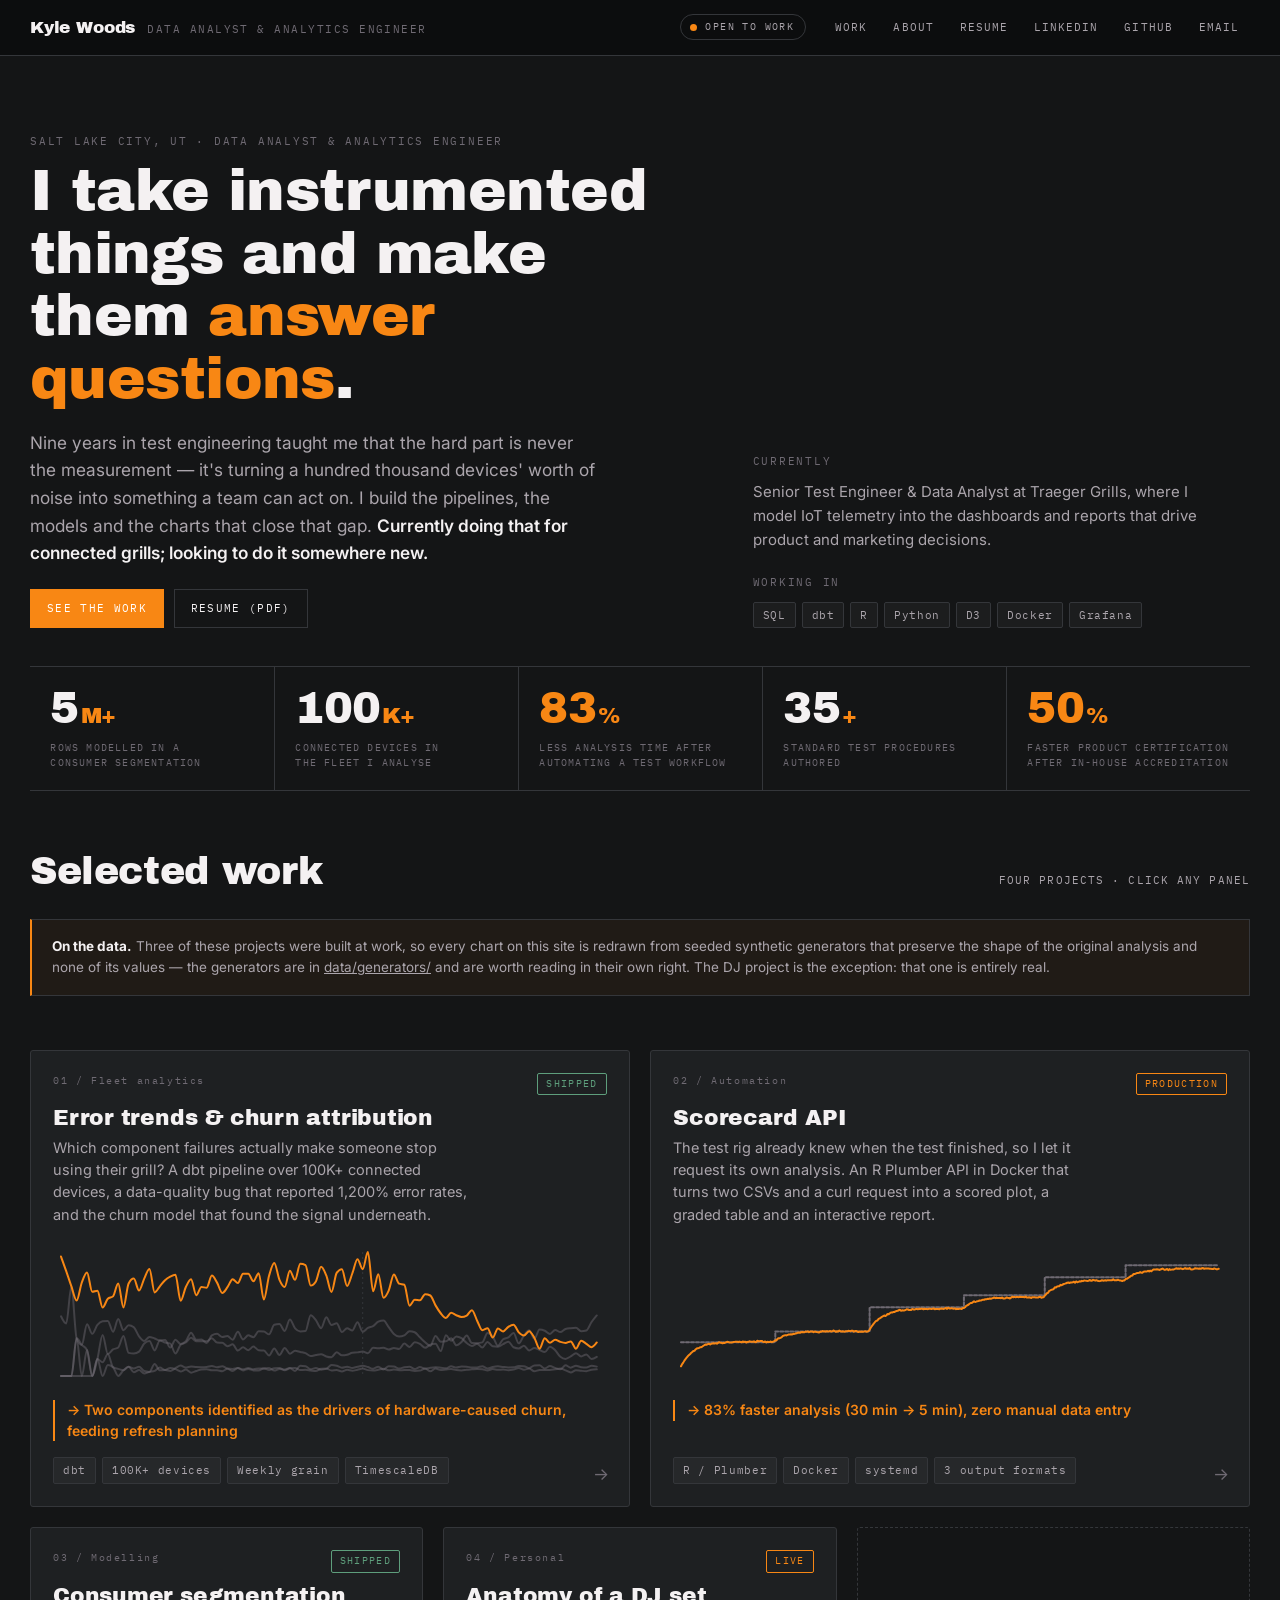
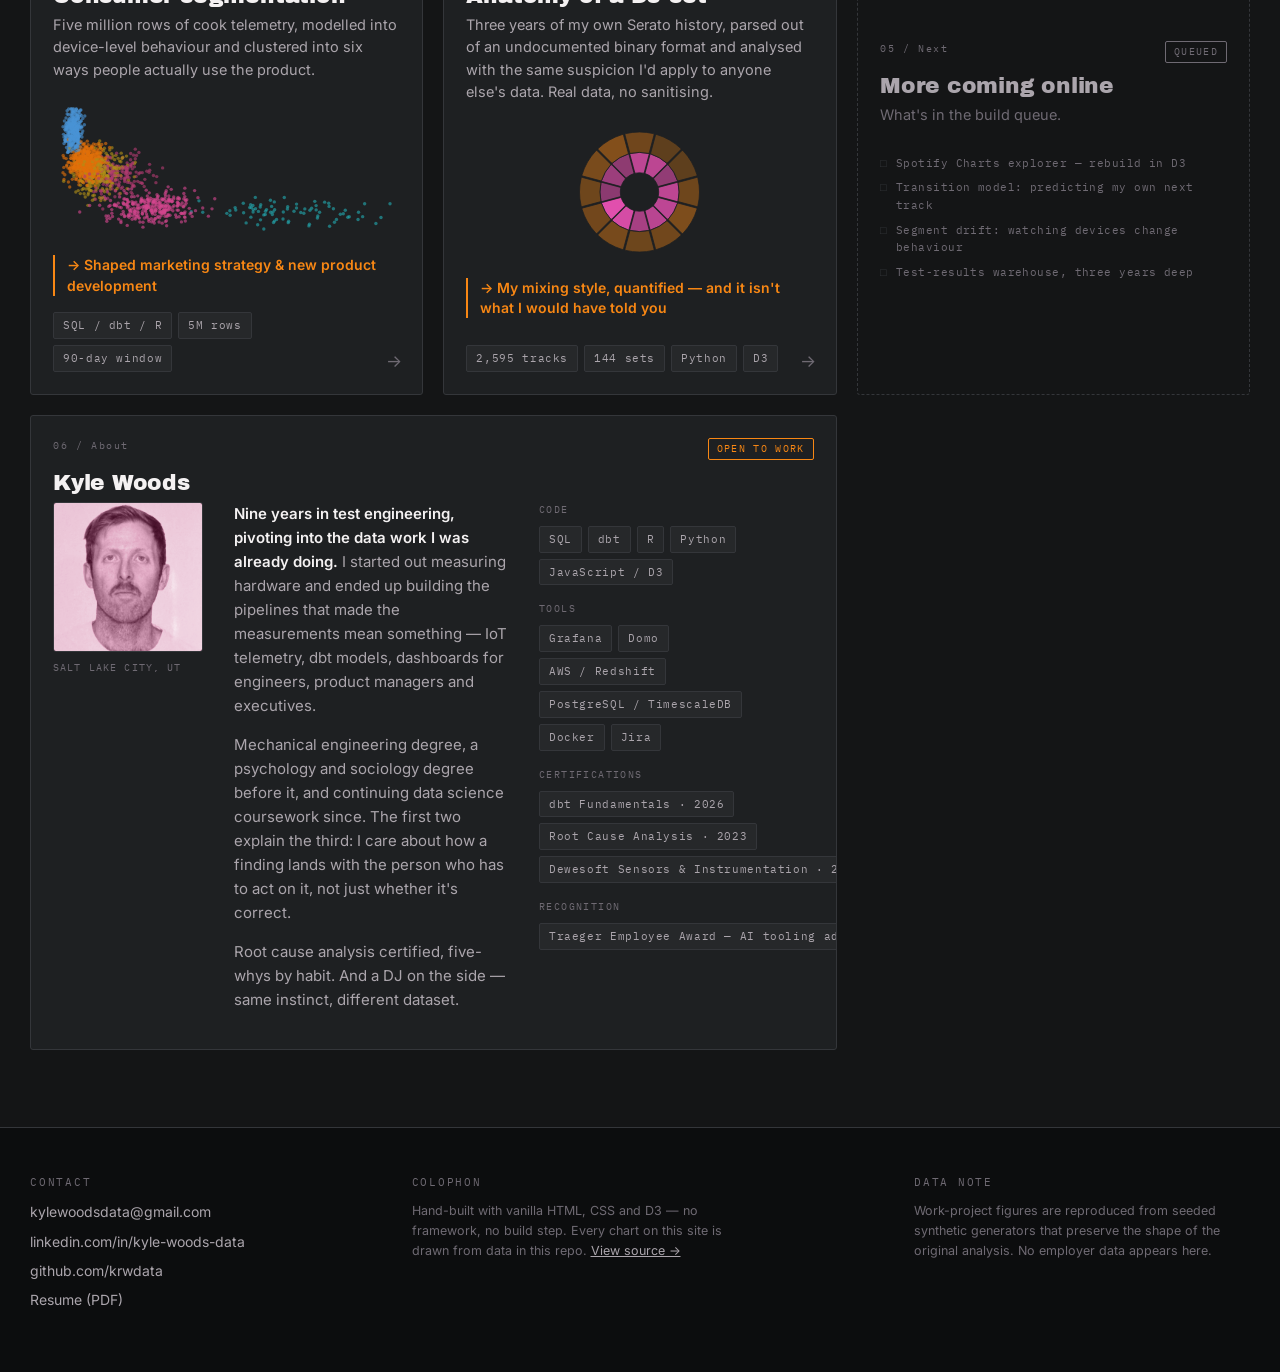
==== commit f2678c3a: "Move to the krwdata account Every self-reference follows the new username: the GitHub profile and re" ====
--- a/index.html
+++ b/index.html
@@ -87,7 +87,7 @@
     <div class="disclosure">
       <strong>On the data.</strong> Three of these projects were built at work, so every chart on this site is redrawn
       from seeded synthetic generators that preserve the shape of the original analysis and none of its values — the
-      generators are in <a href="https://github.com/kylerobert425/kylerobert425.github.io/tree/main/data/generators" data-code="data/generators/" rel="noopener">data/generators/</a> and are worth reading in their own right.
+      generators are in <a href="https://github.com/krwdata/krwdata.github.io/tree/main/data/generators" data-code="data/generators/" rel="noopener">data/generators/</a> and are worth reading in their own right.
       The DJ project is the exception: that one is entirely real.
     </div>
 
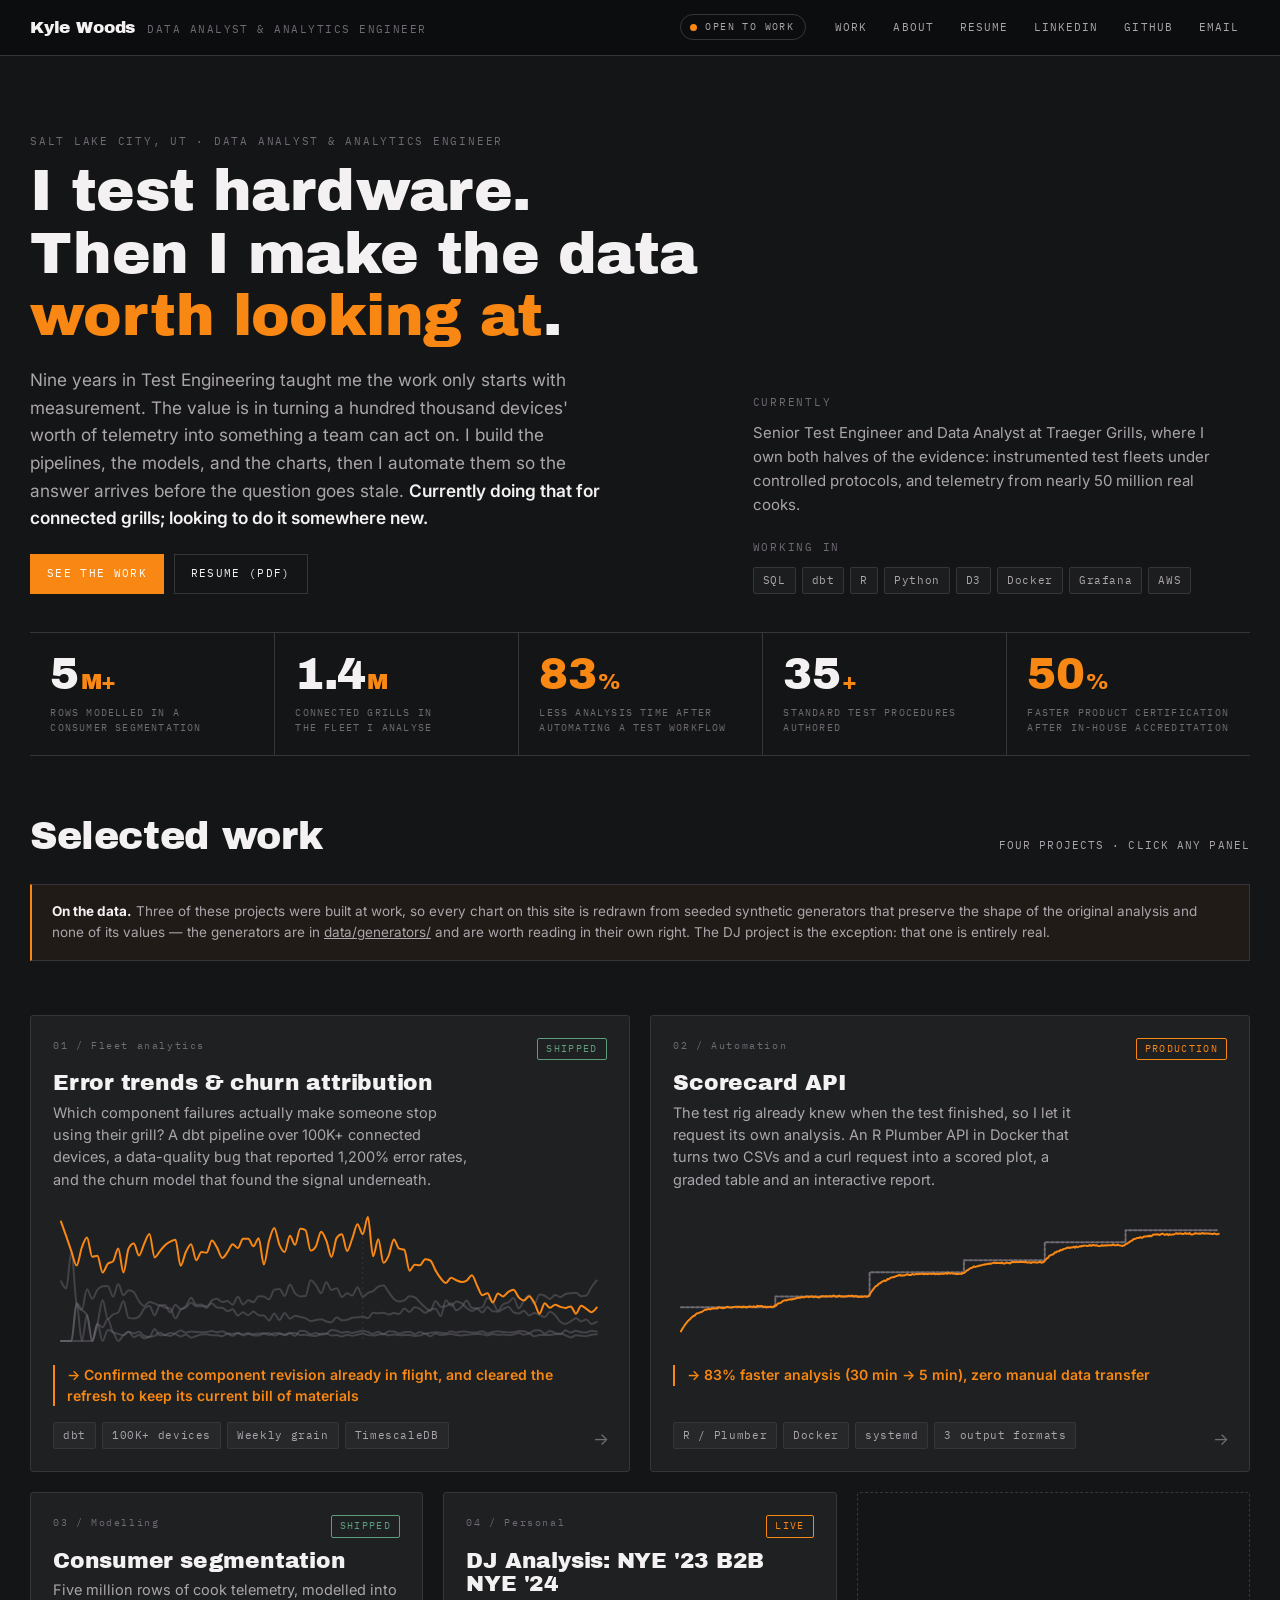
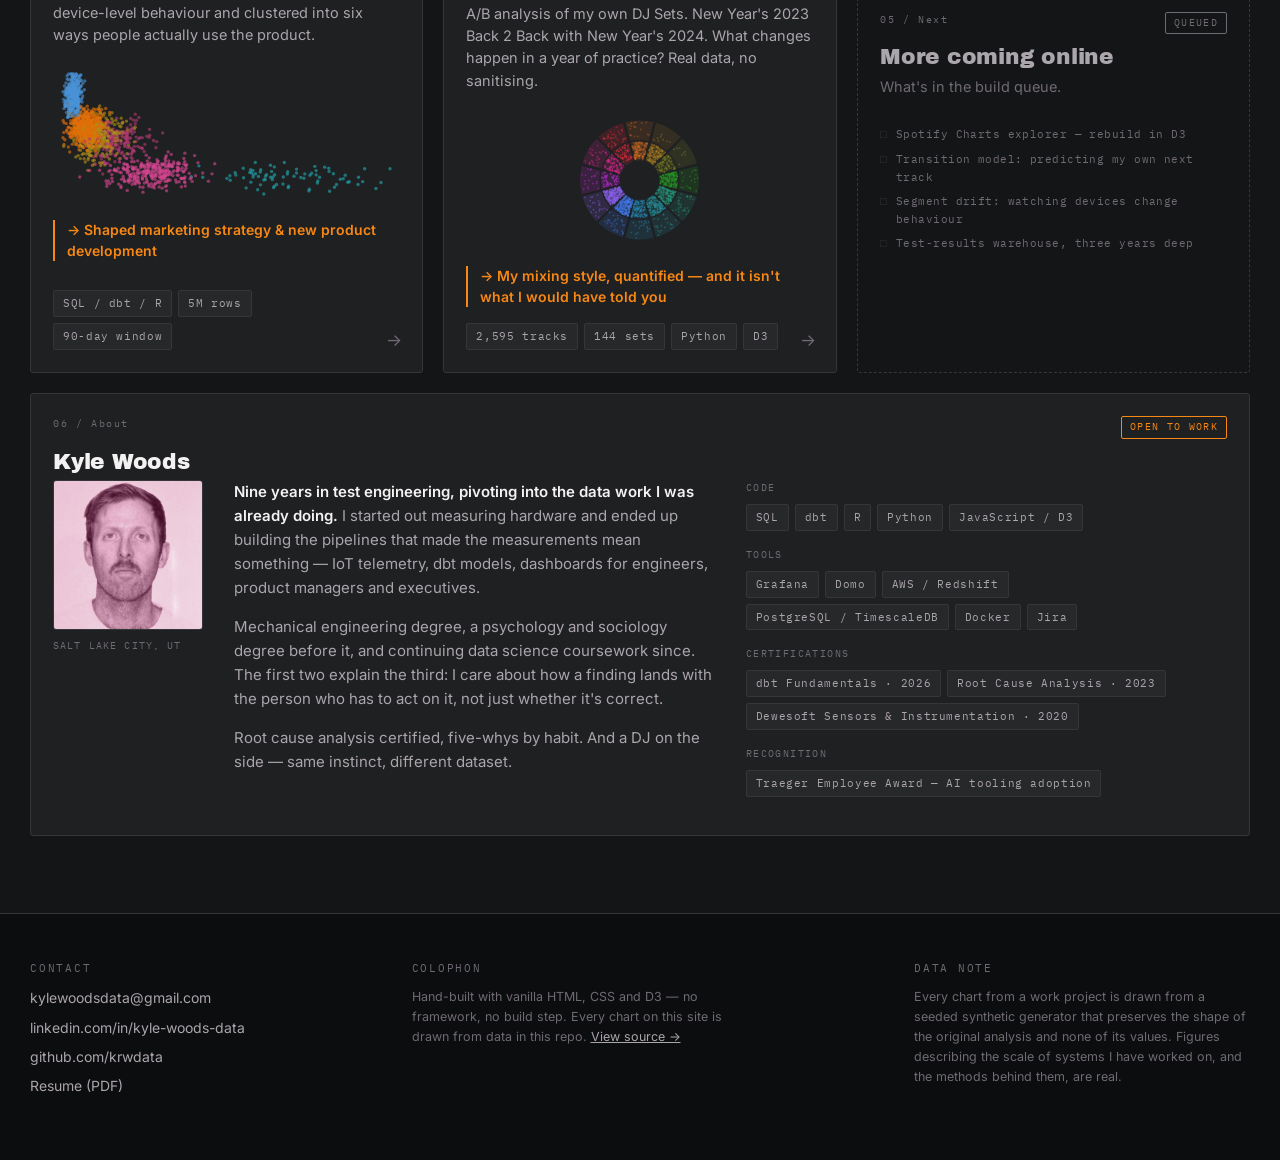
==== commit 23d6c498: "edits to copy on main page. general polish improvements. camelot wheel upgrade Co-Authored-By: Claud" ====
--- a/index.html
+++ b/index.html
@@ -4,7 +4,7 @@
 <meta charset="utf-8">
 <meta name="viewport" content="width=device-width, initial-scale=1">
 <title>Kyle Woods — Data Analyst & Analytics Engineer</title>
-<meta name="description" content="Data analyst and analytics engineer in Salt Lake City. Fleet telemetry at 100K+ device scale, dbt pipelines, R APIs in production, and hand-built D3 data journalism.">
+<meta name="description" content="Data analyst and analytics engineer in Salt Lake City. Fleet telemetry at 1.4M device scale, dbt pipelines, R APIs in production, and hand-built D3 data journalism.">
 <meta property="og:title" content="Kyle Woods — Data Analyst & Analytics Engineer">
 <meta property="og:description" content="Nine years turning instrumented hardware into decisions. dbt, SQL, R, Python, D3.">
 <meta property="og:type" content="website">
@@ -27,8 +27,8 @@
     <div class="wrap hero-grid">
       <div>
         <p class="eyebrow">Salt Lake City, UT · Data Analyst &amp; Analytics Engineer</p>
-        <h1>I take instrumented things and make them <span class="ember">answer questions</span>.</h1>
-        <p class="hero-lede">Nine years in test engineering taught me that the hard part is never the measurement — it's turning a hundred thousand devices' worth of noise into something a team can act on. I build the pipelines, the models and the charts that close that gap. <strong>Currently doing that for connected grills; looking to do it somewhere new.</strong></p>
+        <h1>I test hardware. Then I make the data <span class="ember">worth looking at</span>.</h1>
+        <p class="hero-lede">Nine years in Test Engineering taught me the work only starts with measurement. The value is in turning a hundred thousand devices' worth of telemetry into something a team can act on. I build the pipelines, the models, and the charts, then I automate them so the answer arrives before the question goes stale. <strong>Currently doing that for connected grills; looking to do it somewhere new.</strong></p>
         <div class="hero-meta">
           <a class="btn btn-primary" href="#work">See the work</a>
           <a class="btn" href="resume/KW_Analytics_Engineer.pdf">Resume (PDF)</a>
@@ -36,7 +36,7 @@
       </div>
       <div>
         <p class="eyebrow">Currently</p>
-        <p class="hero-lede" style="font-size:15px">Senior Test Engineer &amp; Data Analyst at Traeger Grills, where I model IoT telemetry into the dashboards and reports that drive product and marketing decisions.</p>
+        <p class="hero-lede" style="font-size:15px">Senior Test Engineer and Data Analyst at Traeger Grills, where I own both halves of the evidence: instrumented test fleets under controlled protocols, and telemetry from nearly 50 million real cooks.</p>
         <p class="eyebrow" style="margin-top:22px">Working in</p>
         <ul class="chips">
           <li class="chip">SQL</li>
@@ -46,6 +46,7 @@
           <li class="chip">D3</li>
           <li class="chip">Docker</li>
           <li class="chip">Grafana</li>
+          <li class="chip">AWS</li>
         </ul>
       </div>
     </div>
@@ -59,8 +60,8 @@
         <span class="stat-label">Rows modelled in a<br>consumer segmentation</span>
       </div>
       <div class="ticker-cell" data-kind="scope">
-        <span class="stat-value num" data-count="100" data-unit="K+">0</span>
-        <span class="stat-label">Connected devices in<br>the fleet I analyse</span>
+        <span class="stat-value num" data-count="1.4" data-dp="1" data-unit="M">0</span>
+        <span class="stat-label">Connected grills in<br>the fleet I analyse</span>
       </div>
       <div class="ticker-cell" data-kind="outcome">
         <span class="stat-value num" data-count="83" data-unit="%">0</span>
@@ -102,7 +103,7 @@
         <h3>Error trends &amp; churn attribution</h3>
         <p class="panel-mission">Which component failures actually make someone stop using their grill? A dbt pipeline over 100K+ connected devices, a data-quality bug that reported 1,200% error rates, and the churn model that found the signal underneath.</p>
         <div class="panel-viz" data-mini="woodridge"></div>
-        <p class="panel-outcome">→ Two components identified as the drivers of hardware-caused churn, feeding refresh planning</p>
+        <p class="panel-outcome">→ Confirmed the component revision already in flight, and cleared the refresh to keep its current bill of materials</p>
         <ul class="chips">
           <li class="chip">dbt</li>
           <li class="chip">100K+ devices</li>
@@ -120,7 +121,7 @@
         <h3>Scorecard API</h3>
         <p class="panel-mission">The test rig already knew when the test finished, so I let it request its own analysis. An R Plumber API in Docker that turns two CSVs and a curl request into a scored plot, a graded table and an interactive report.</p>
         <div class="panel-viz" data-mini="scorecard"></div>
-        <p class="panel-outcome">→ 83% faster analysis (30 min → 5 min), zero manual data entry</p>
+        <p class="panel-outcome">→ 83% faster analysis (30 min → 5 min), zero manual data transfer</p>
         <ul class="chips">
           <li class="chip">R / Plumber</li>
           <li class="chip">Docker</li>
@@ -147,13 +148,13 @@
       </a>
 
       <!-- DJ -->
-      <a class="panel" href="projects/anatomy-of-a-dj-set/index.html">
+      <a class="panel" href="projects/NYE23-B2B-NYE24/index.html">
         <div class="panel-top">
           <span class="panel-idx">04 / Personal</span>
           <span class="badge badge-production">Live</span>
         </div>
-        <h3>Anatomy of a DJ set</h3>
-        <p class="panel-mission">Three years of my own Serato history, parsed out of an undocumented binary format and analysed with the same suspicion I'd apply to anyone else's data. Real data, no sanitising.</p>
+        <h3>DJ Analysis: NYE '23 B2B NYE '24</h3>
+        <p class="panel-mission">A/B analysis of my own DJ Sets. New Year's 2023 Back 2 Back with New Year's 2024.  What changes happen in a year of practice? Real data, no sanitising.</p>
         <div class="panel-viz" data-mini="dj"></div>
         <p class="panel-outcome">→ My mixing style, quantified — and it isn't what I would have told you</p>
         <ul class="chips">
@@ -181,7 +182,7 @@
       </div>
 
       <!-- About -->
-      <section class="panel panel--four" id="about">
+      <section class="panel panel--full" id="about">
         <div class="panel-top">
           <span class="panel-idx">06 / About</span>
           <span class="badge badge-production">Open to work</span>
--- a/assets/css/theme.css
+++ b/assets/css/theme.css
@@ -21,14 +21,19 @@
 
   /* --- accents ----------------------------------------------------------
      The brand orange is brilliant on onyx and only 2.2:1 on paper, so it
-     does not do the same job on both surfaces. Three tokens, one rule:
-       --accent      chrome on dark  (buttons, badges, active states)
-       --accent-mark marks on either surface (bars, rules, chart strokes)
-       --accent-ink  accent *text* on light — the crimson clears 10:1     */
-  --accent:      #F88714;
-  --accent-hi:   #FFA13B;
-  --accent-mark: #E0700A;
-  --accent-ink:  #720E3D;
+     does not do the same job on both surfaces. Four tokens, one rule:
+       --accent          chrome on dark  (buttons, badges, active states)
+       --accent-mark     marks on either surface (bars, rules, chart strokes)
+       --accent-ink      accent *text* on light — the crimson clears 10:1
+       --accent-mark-ink prose that has to name a mark by its colour —
+                         same hue as --accent-mark, darkened until it clears
+                         4.5:1 on --offwhite (it lands at 5.0:1; the mark
+                         itself is only 3.0:1 and fails as body text)      */
+  --accent:          #F88714;
+  --accent-hi:       #FFA13B;
+  --accent-mark:     #E0700A;
+  --accent-mark-ink: #A85207;
+  --accent-ink:      #720E3D;
 
   /* --- text & lines ---------------------------------------------------- */
   --ash:       #ABA5AC;
@@ -197,6 +202,13 @@
 }
 .light .chip { color: #59535B; background: rgba(0,0,0,.03); border-color: var(--rule-lite); }
 
+/* --- naming a mark inside prose -------------------------------------------
+   When a sentence says "the orange dot", the word should be the thing. Both
+   are weighted as well as coloured, so the tie to the chart survives greyscale
+   printing and colour-vision deficiency — colour is never the only cue. */
+.ink-mark { color: var(--accent-mark-ink); font-weight: 600; }
+.ink-dot  { color: var(--ink);             font-weight: 700; }
+
 /* --- footer --------------------------------------------------------------- */
 .site-foot {
   border-top: 1px solid var(--rule); background: var(--onyx-deep);
--- a/assets/css/dashboard.css
+++ b/assets/css/dashboard.css
@@ -55,7 +55,10 @@
 }
 .panel--wide { grid-column: span 3; }
 .panel--full { grid-column: span 6; }
-.panel--four { grid-column: span 4; }
+/* There was a `panel--four` (span 4) here for the About tile. With the rows
+   above it filling exactly 6 + 6, a 4-span last row left two dead columns on
+   the right and squeezed the skills chips until they clipped against the
+   panel's overflow: hidden. About is the last tile, so it takes the whole row. */
 
 a.panel:hover, a.panel:focus-visible { border-color: var(--accent); transform: translateY(-3px); background: var(--panel-hi); }
 a.panel:focus-visible { outline: 2px solid var(--accent); outline-offset: 2px; }
@@ -104,6 +107,11 @@
 .about-bio p { font-size: 15px; color: var(--ash); }
 .about-bio p strong { color: var(--offwhite); font-weight: 600; }
 .skill-block { margin-bottom: 16px; }
+/* These are the only chips long enough to exceed their own column
+   ("Dewesoft Sensors & Instrumentation \u00b7 2020"). A chip wider than its column
+   cannot wrap to the next line, so nowrap pushes it under the panel's
+   overflow: hidden and it is silently clipped. Let these break instead. */
+.about-skills .chip { white-space: normal; }
 .skill-block h4 { font-family: var(--font-mono); font-size: 10px; letter-spacing: .14em; text-transform: uppercase; color: var(--ash-dim); margin: 0 0 8px; font-weight: 400; }
 
 /* Placeholder panel — makes the roadmap look planned, not missing. */
@@ -136,7 +144,7 @@
 @media (max-width: 860px) {
   .hero-grid { grid-template-columns: 1fr; align-items: start; }
   .panels { grid-template-columns: 1fr; }
-  .panel, .panel--wide, .panel--full, .panel--four { grid-column: 1 / -1; }
+  .panel, .panel--wide, .panel--full { grid-column: 1 / -1; }
 }
 @media (max-width: 560px) {
   .ticker { grid-template-columns: repeat(2, 1fr); }
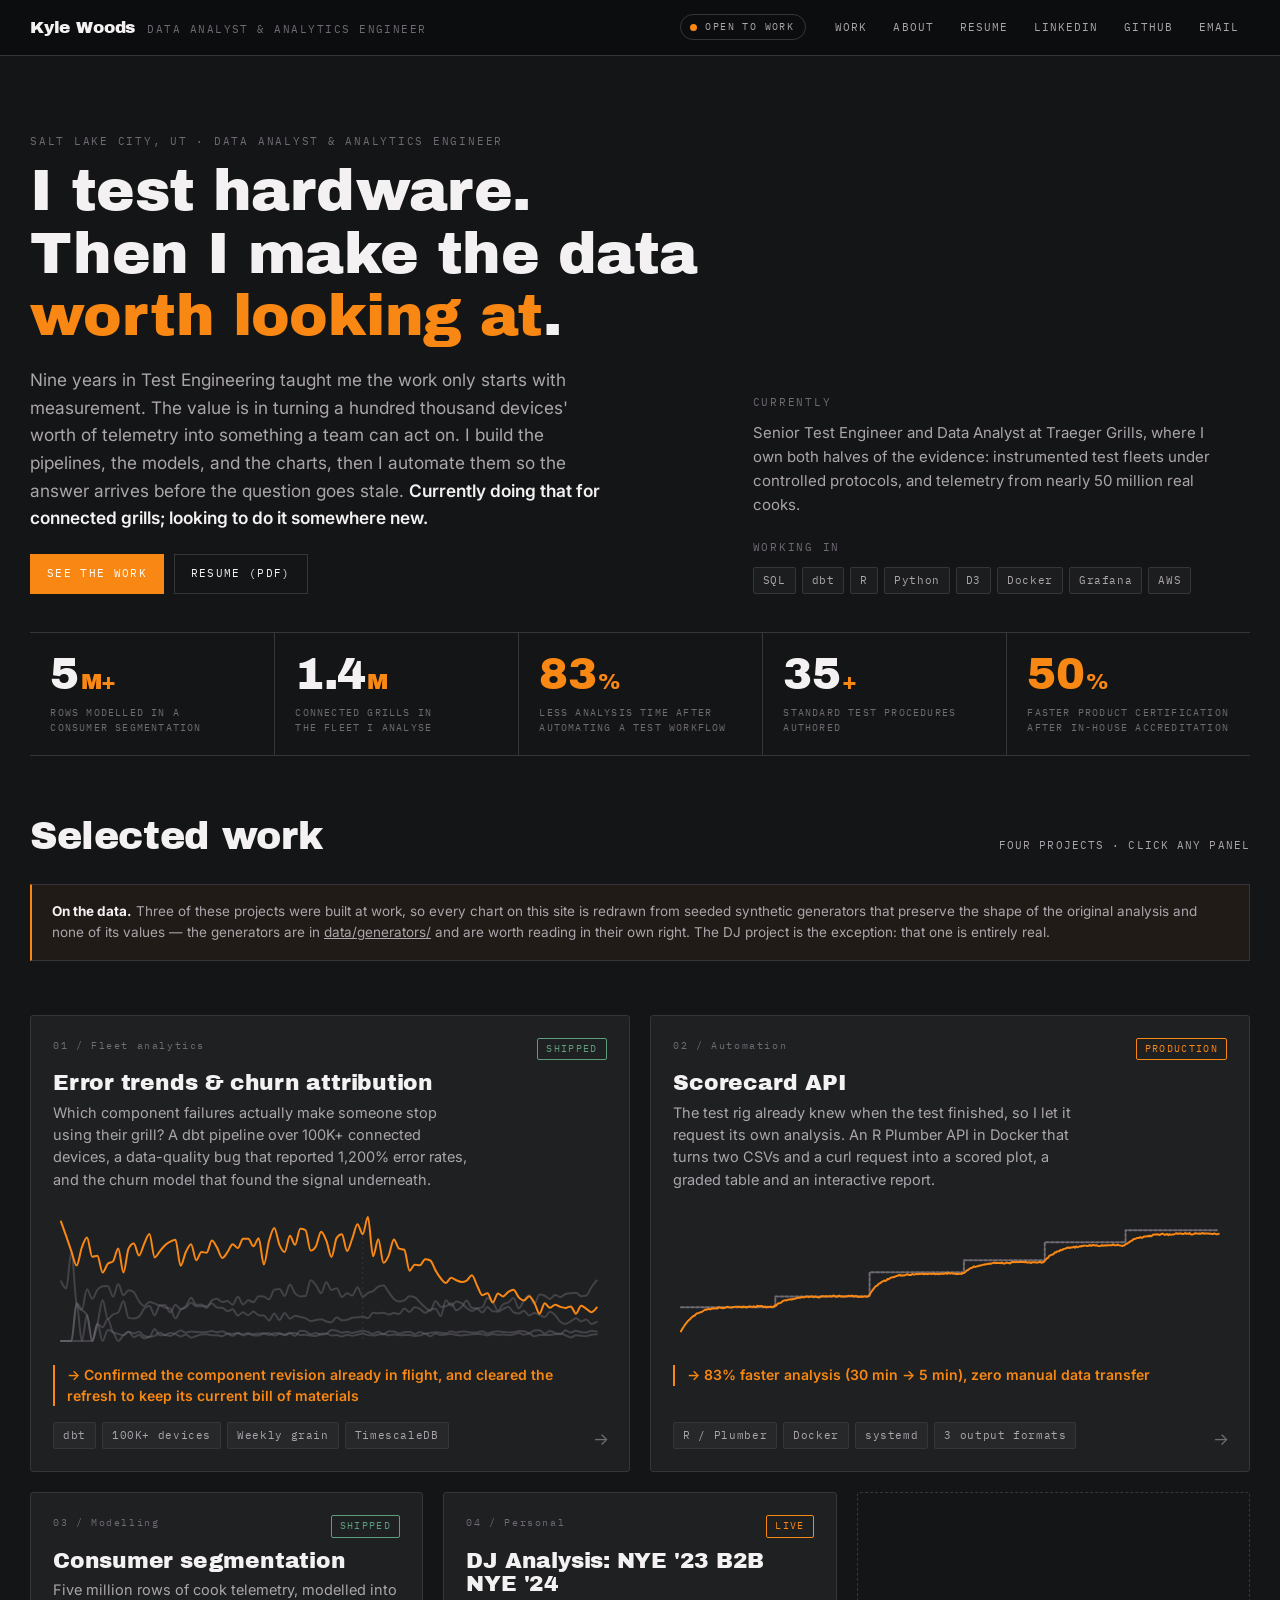
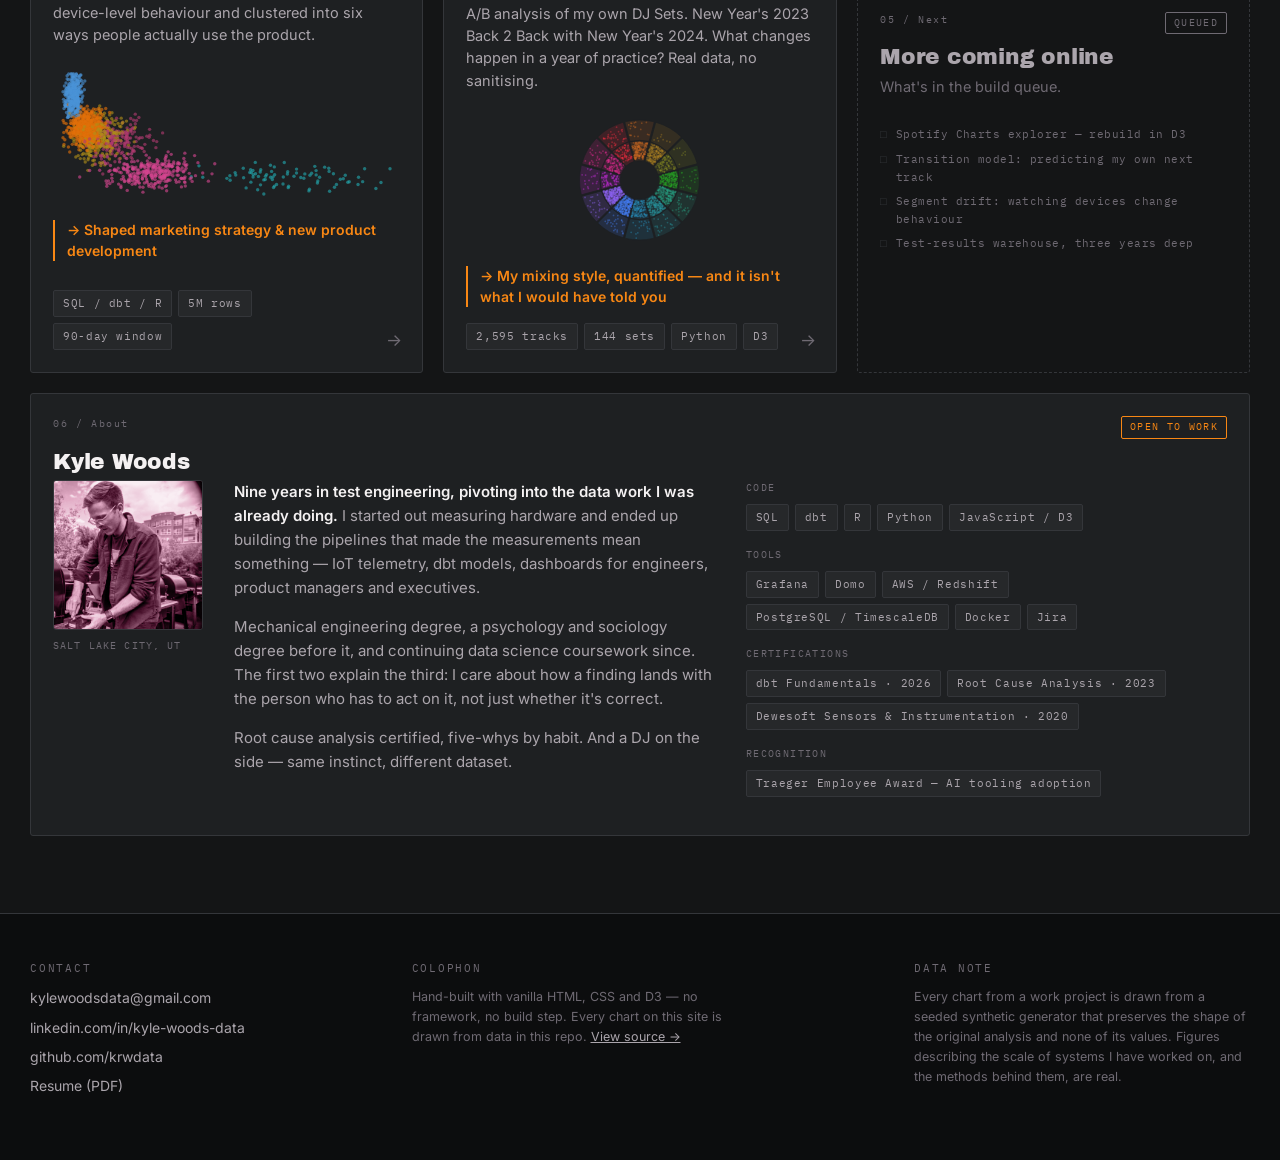
==== commit f2eb3a2a: "Updated profile pic" ====
--- a/index.html
+++ b/index.html
@@ -191,7 +191,7 @@
         <div class="about-grid">
           <div>
             <div class="portrait">
-              <img src="assets/img/headshot.jpg" alt="Kyle Woods" width="800" height="800" loading="lazy">
+              <img src="assets/img/headshot.jpg" alt="Kyle Woods fitting a data logger to a connected grill" width="800" height="800" loading="lazy">
             </div>
             <p class="portrait-cap">Salt Lake City, UT</p>
           </div>
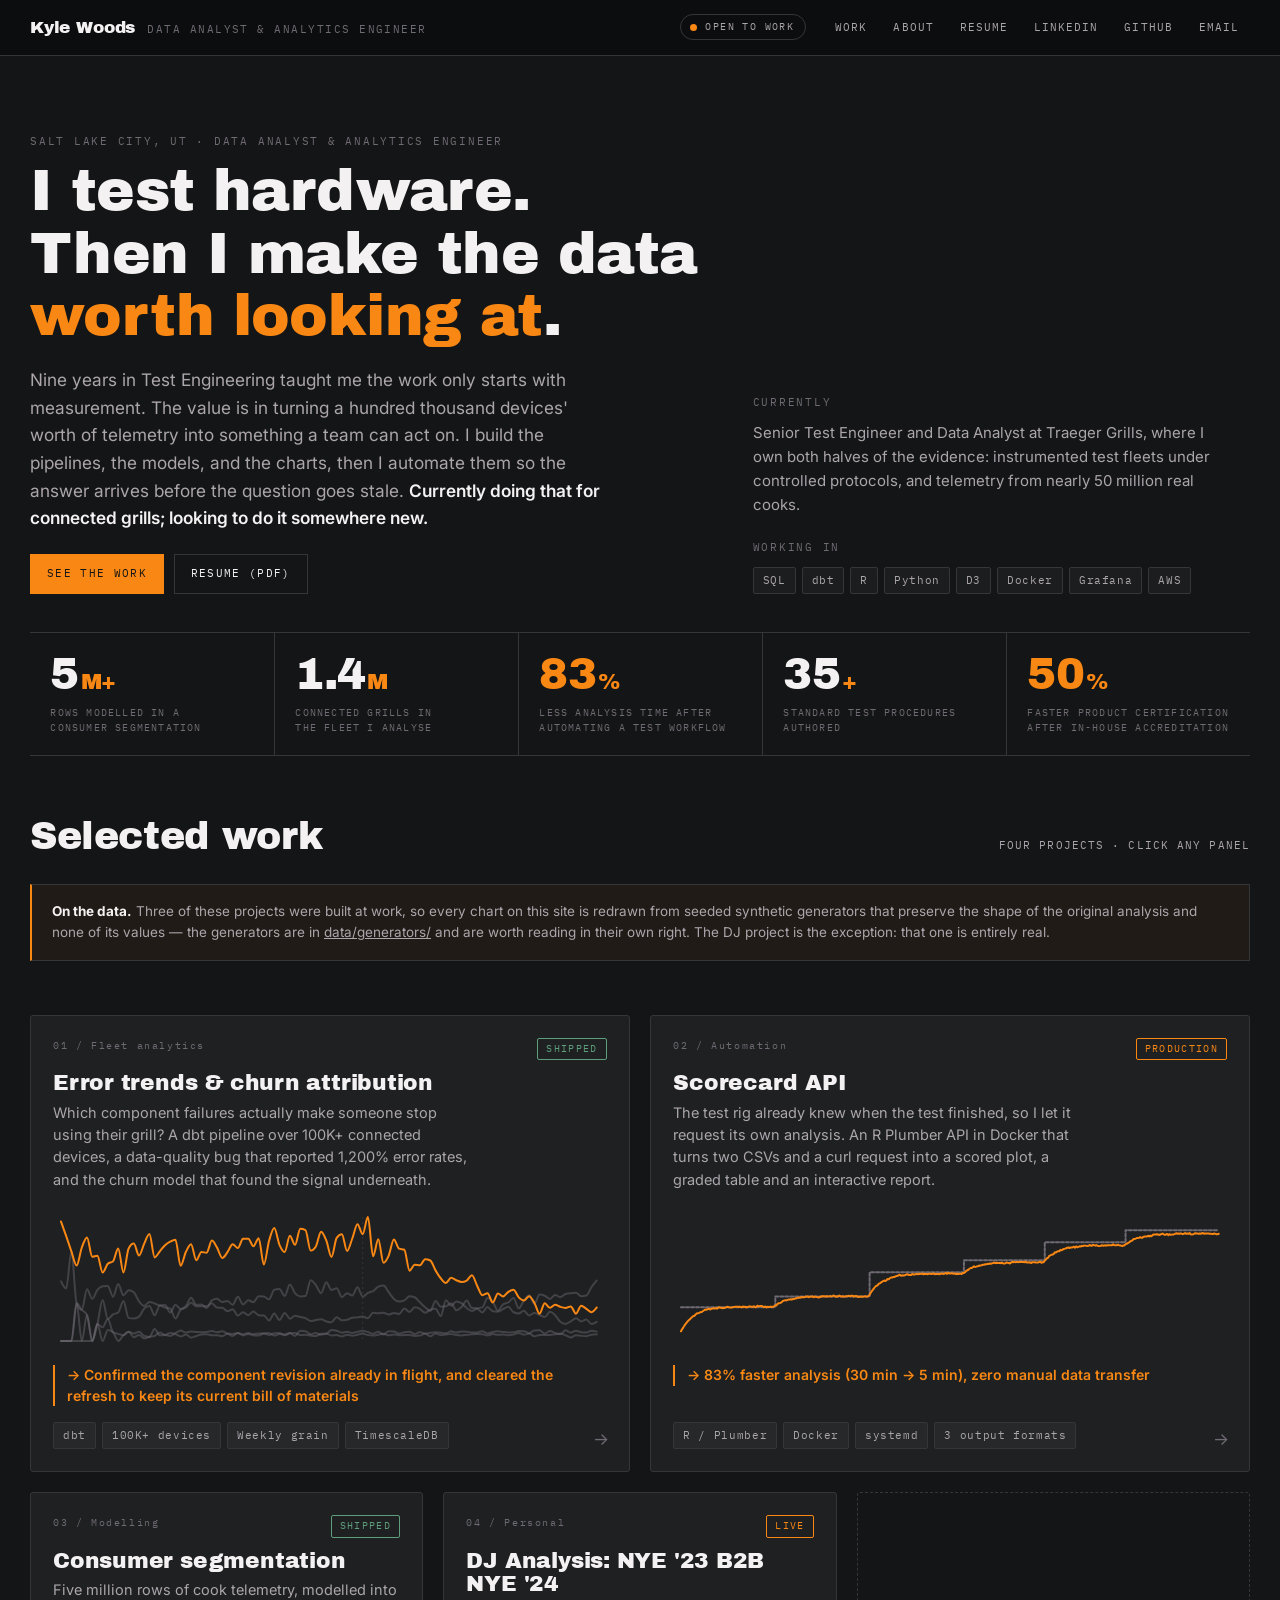
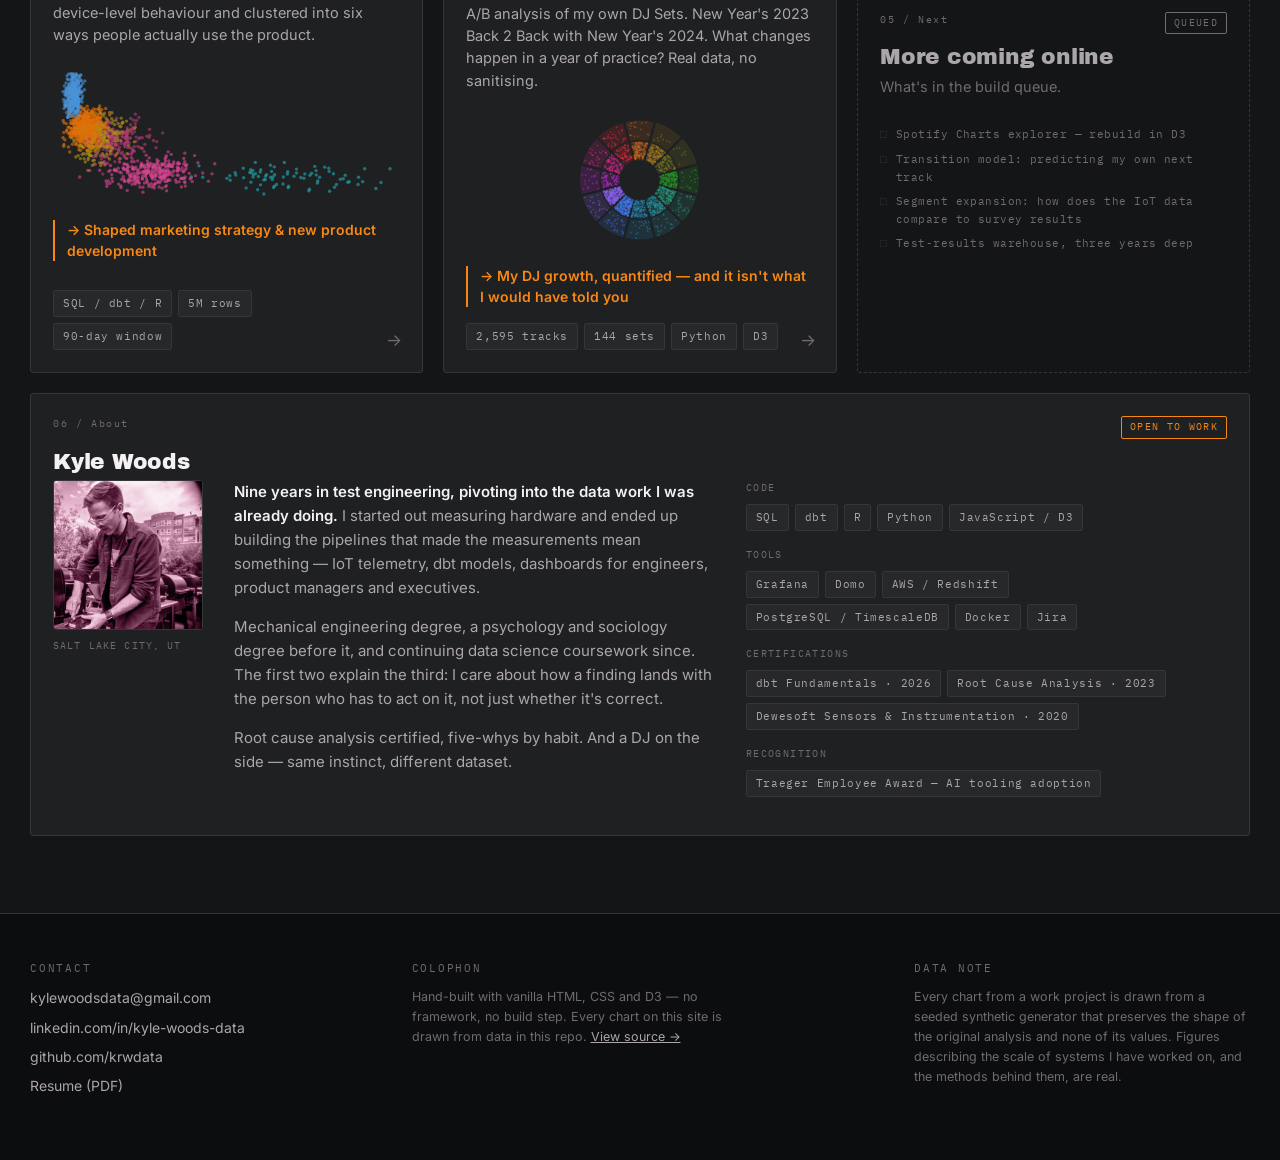
==== commit 41bca133: "Woodridge copy pass; wider code block; fix a label escaping the timing chart Copy edits applied thro" ====
--- a/index.html
+++ b/index.html
@@ -156,7 +156,7 @@
         <h3>DJ Analysis: NYE '23 B2B NYE '24</h3>
         <p class="panel-mission">A/B analysis of my own DJ Sets. New Year's 2023 Back 2 Back with New Year's 2024.  What changes happen in a year of practice? Real data, no sanitising.</p>
         <div class="panel-viz" data-mini="dj"></div>
-        <p class="panel-outcome">→ My mixing style, quantified — and it isn't what I would have told you</p>
+        <p class="panel-outcome">→ My DJ growth, quantified — and it isn't what I would have told you</p>
         <ul class="chips">
           <li class="chip" data-djchip="tracks">2,595 tracks</li>
           <li class="chip" data-djchip="sets">144 sets</li>
@@ -176,7 +176,7 @@
         <ul class="roadmap">
           <li>Spotify Charts explorer — rebuild in D3</li>
           <li>Transition model: predicting my own next track</li>
-          <li>Segment drift: watching devices change behaviour</li>
+          <li>Segment expansion: how does the IoT data compare to survey results</li>
           <li>Test-results warehouse, three years deep</li>
         </ul>
       </div>
--- a/assets/css/theme.css
+++ b/assets/css/theme.css
@@ -27,13 +27,26 @@
        --accent-ink      accent *text* on light — the crimson clears 10:1
        --accent-mark-ink prose that has to name a mark by its colour —
                          same hue as --accent-mark, darkened until it clears
-                         4.5:1 on --offwhite (it lands at 5.0:1; the mark
-                         itself is only 3.0:1 and fails as body text)      */
+                         4.5:1 on --offwhite (5.0:1; the mark itself is only
+                         3.0:1 and fails as body text)
+     A pink re-theme was tried and rolled back on 2026-08-15. The tokens are
+     wired so it is a values-only change — see content-audit/../theme-lab.html
+     for the bench, which still carries the pink preset.                   */
   --accent:          #F88714;
+  /* The accent as a bare RGB triple. rgba() cannot take a hex custom property,
+     so the pulse glow and the disclosure tint used to hardcode these numbers
+     and stayed orange through a re-theme. Keep in step with --accent above;
+     it is the one duplication the format forces. */
+  --accent-rgb:      248, 135, 20;
   --accent-hi:       #FFA13B;
   --accent-mark:     #E0700A;
   --accent-mark-ink: #A85207;
   --accent-ink:      #720E3D;
+
+  /* Photo duotone. Its own token rather than reaching for --crimson directly,
+     so the photo treatment can be re-pointed without touching a brand colour.
+     Currently the crimson, which is where it started. */
+  --duotone:         #720E3D;
 
   /* --- text & lines ---------------------------------------------------- */
   --ash:       #ABA5AC;
@@ -140,7 +153,7 @@
 /* --- skip link ------------------------------------------------------------ */
 .skip {
   position: absolute; left: -9999px; top: 0; z-index: 999;
-  background: var(--accent); color: #fff; padding: 10px 16px; font: 600 14px var(--font-body);
+  background: var(--accent); color: var(--onyx); padding: 10px 16px; font: 600 14px var(--font-body);
 }
 .skip:focus { left: 8px; top: 8px; }
 
@@ -166,12 +179,12 @@
 }
 .status-dot {
   width: 7px; height: 7px; border-radius: 50%; background: var(--accent);
-  box-shadow: 0 0 0 0 rgba(248,135,20,.55); animation: pulse 2.4s ease-out infinite;
+  box-shadow: 0 0 0 0 rgba(var(--accent-rgb), .55); animation: pulse 2.4s ease-out infinite;
 }
 @keyframes pulse {
-  0%   { box-shadow: 0 0 0 0 rgba(248,135,20,.5); }
-  70%  { box-shadow: 0 0 0 7px rgba(248,135,20,0); }
-  100% { box-shadow: 0 0 0 0 rgba(248,135,20,0); }
+  0%   { box-shadow: 0 0 0 0 rgba(var(--accent-rgb), .5); }
+  70%  { box-shadow: 0 0 0 7px rgba(var(--accent-rgb), 0); }
+  100% { box-shadow: 0 0 0 0 rgba(var(--accent-rgb), 0); }
 }
 
 .head-links { display: flex; gap: 4px; flex-wrap: wrap; }
--- a/assets/css/dashboard.css
+++ b/assets/css/dashboard.css
@@ -18,8 +18,12 @@
   transition: background var(--t-fast), border-color var(--t-fast), color var(--t-fast);
 }
 .btn:hover, .btn:focus-visible { border-color: var(--accent); color: var(--accent); }
-.btn-primary { background: var(--accent); border-color: var(--accent); color: #fff; }
-.btn-primary:hover, .btn-primary:focus-visible { background: var(--accent-hi); border-color: var(--accent-hi); color: #fff; }
+/* Dark label, not white. Kept from the pink experiment because it was never a
+   pink problem: white on the orange accent measures 2.48:1 and on the hover
+   2.02:1, both well under 4.5:1. Onyx is 7.37:1 and 9.07:1. The button looked
+   like this for a while with white text; it was wrong then too. */
+.btn-primary { background: var(--accent); border-color: var(--accent); color: var(--onyx); }
+.btn-primary:hover, .btn-primary:focus-visible { background: var(--accent-hi); border-color: var(--accent-hi); color: var(--onyx); }
 
 /* --- stat ticker ---------------------------------------------------------- */
 .ticker {
@@ -98,7 +102,7 @@
 }
 .portrait:hover img { filter: grayscale(.15) contrast(1.02) brightness(1); }
 .portrait::after {
-  content: ''; position: absolute; inset: 0; background: var(--crimson);
+  content: ''; position: absolute; inset: 0; background: var(--duotone);
   mix-blend-mode: color; opacity: .55; pointer-events: none; transition: opacity var(--t-slow);
 }
 .portrait:hover::after { opacity: 0; }
@@ -128,7 +132,7 @@
 /* Note strip explaining the synthetic data — credibility, not fine print. */
 .disclosure {
   border: 1px solid var(--rule); border-left: 2px solid var(--accent);
-  background: rgba(248,135,20,.05); padding: 16px 20px; margin-bottom: clamp(30px, 5vw, 54px);
+  background: rgba(var(--accent-rgb), .05); padding: 16px 20px; margin-bottom: clamp(30px, 5vw, 54px);
   font-size: 13.5px; color: var(--ash); line-height: 1.6;
 }
 .disclosure strong { color: var(--offwhite); }
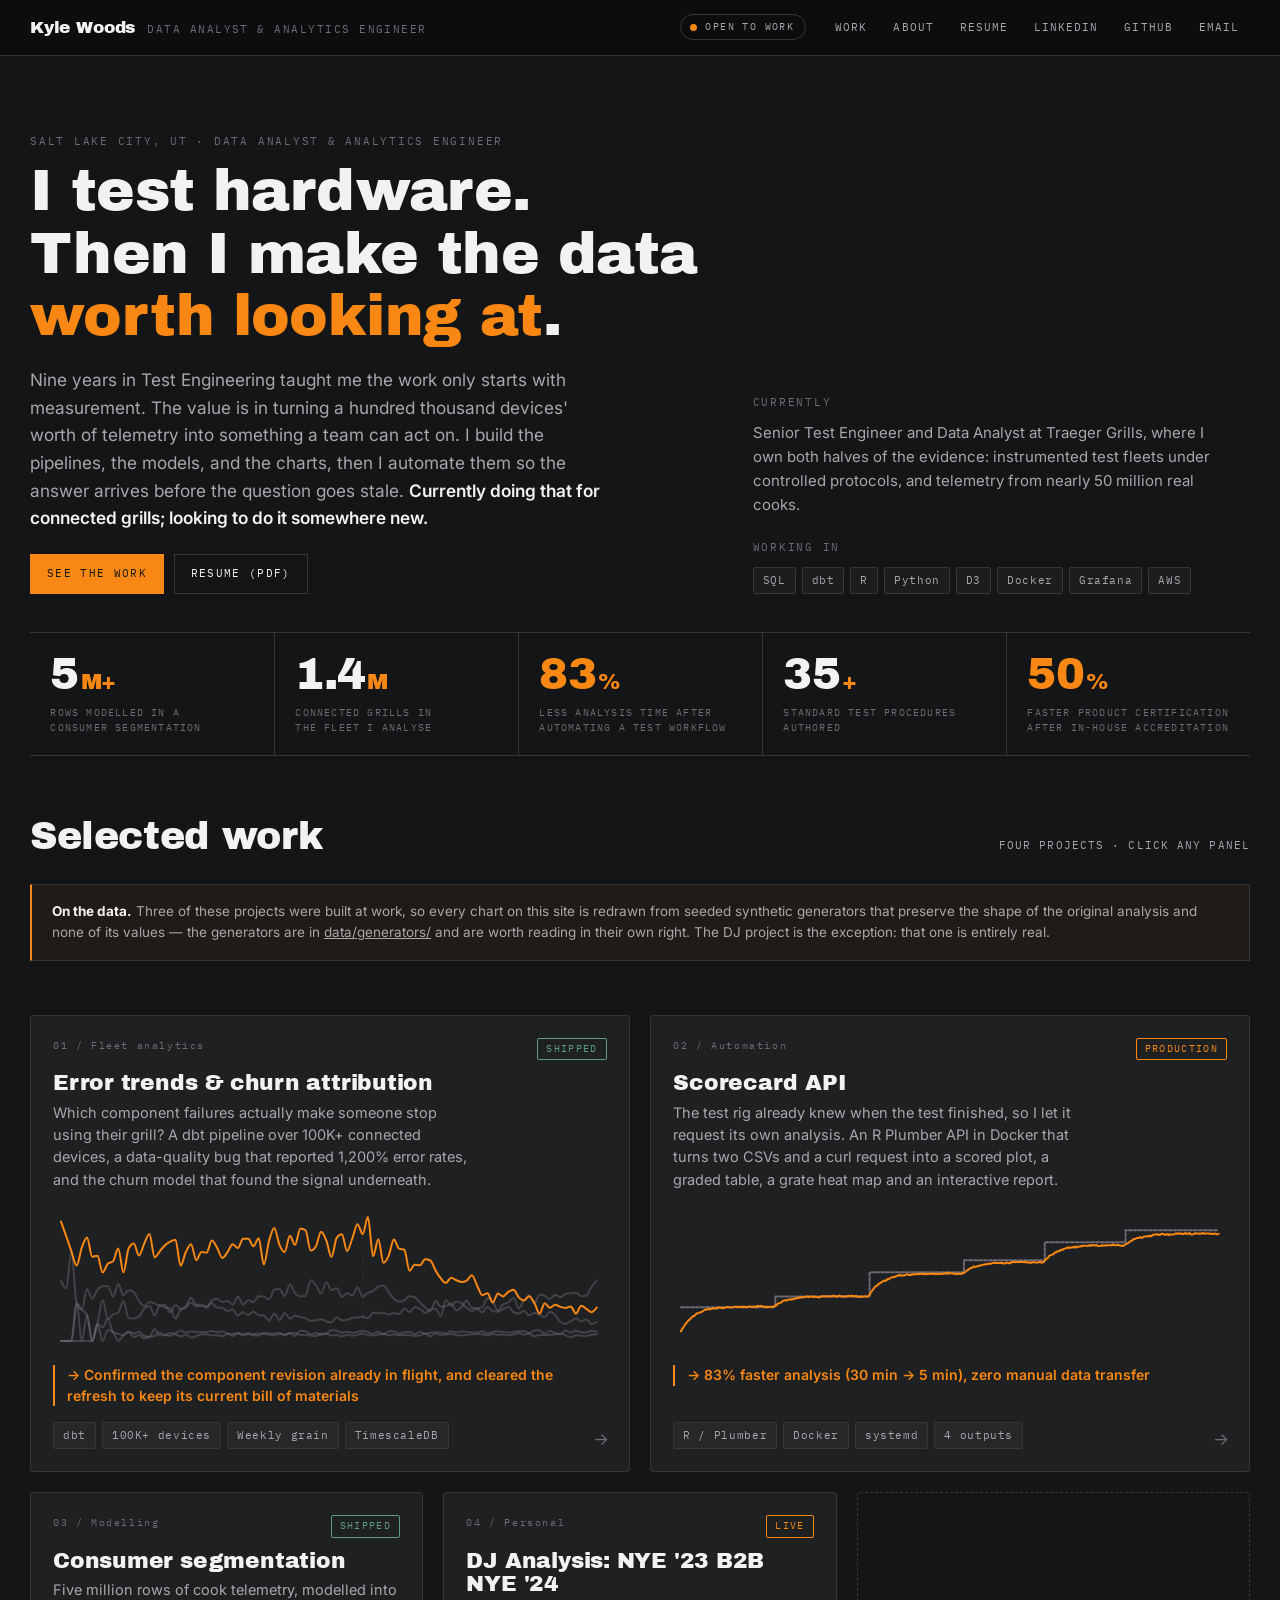
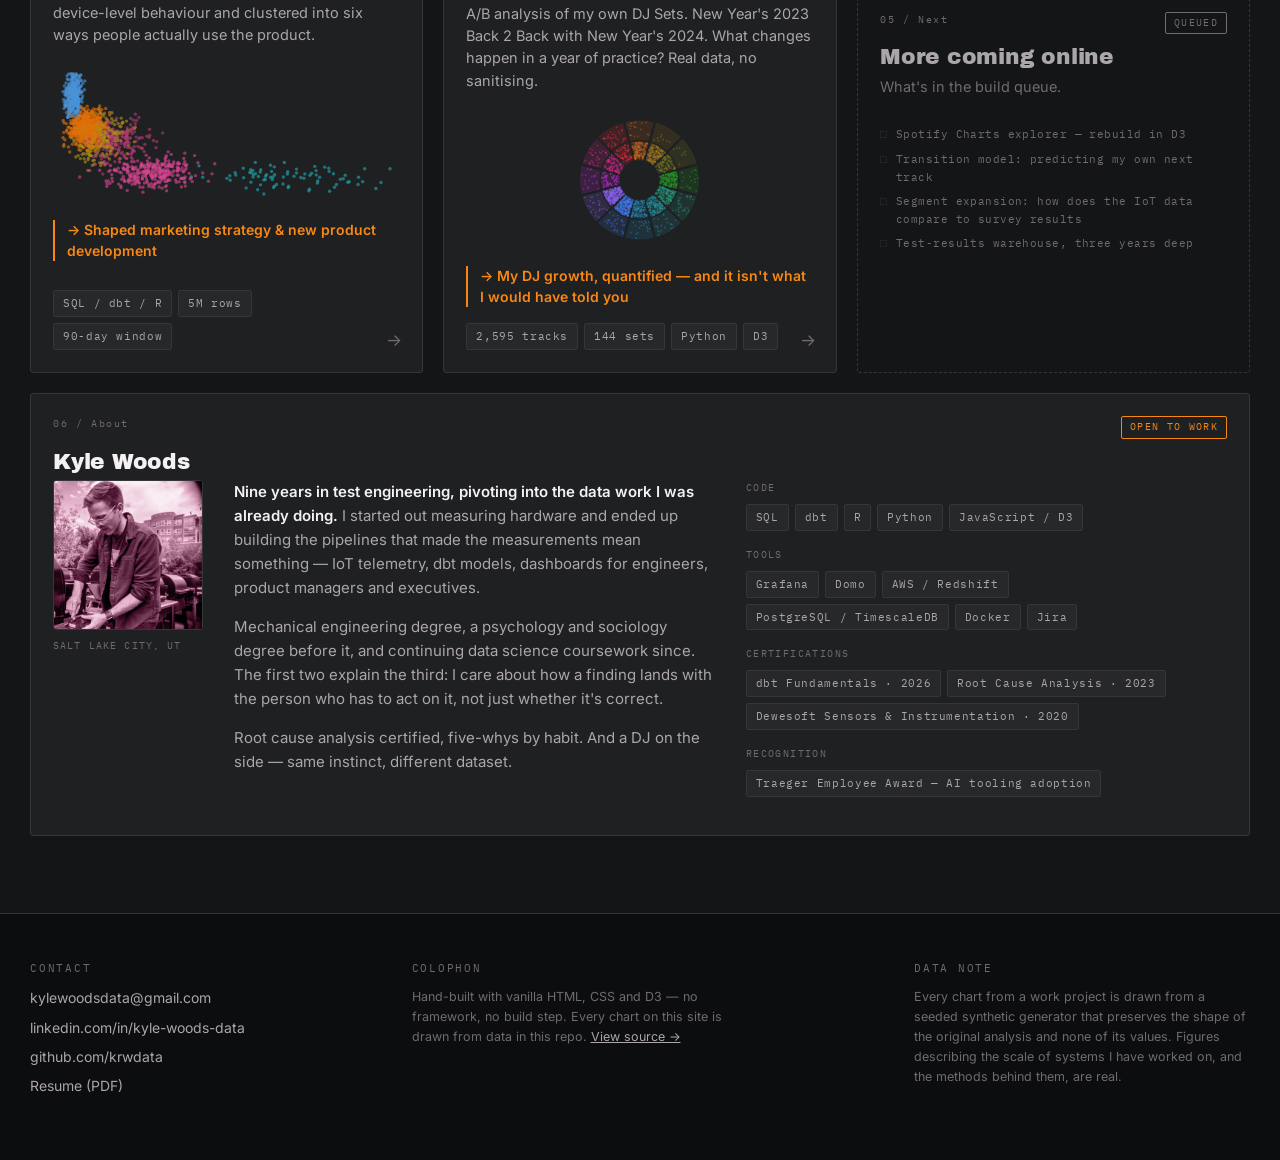
==== commit ee144de0: "The heat map is a fourth output; one place decides where a bar label goes Two things, both about cha" ====
--- a/index.html
+++ b/index.html
@@ -119,14 +119,14 @@
           <span class="badge badge-production">Production</span>
         </div>
         <h3>Scorecard API</h3>
-        <p class="panel-mission">The test rig already knew when the test finished, so I let it request its own analysis. An R Plumber API in Docker that turns two CSVs and a curl request into a scored plot, a graded table and an interactive report.</p>
+        <p class="panel-mission">The test rig already knew when the test finished, so I let it request its own analysis. An R Plumber API in Docker that turns two CSVs and a curl request into a scored plot, a graded table, a grate heat map and an interactive report.</p>
         <div class="panel-viz" data-mini="scorecard"></div>
         <p class="panel-outcome">→ 83% faster analysis (30 min → 5 min), zero manual data transfer</p>
         <ul class="chips">
           <li class="chip">R / Plumber</li>
           <li class="chip">Docker</li>
           <li class="chip">systemd</li>
-          <li class="chip">3 output formats</li>
+          <li class="chip">4 outputs</li>
         </ul>
       </a>
 
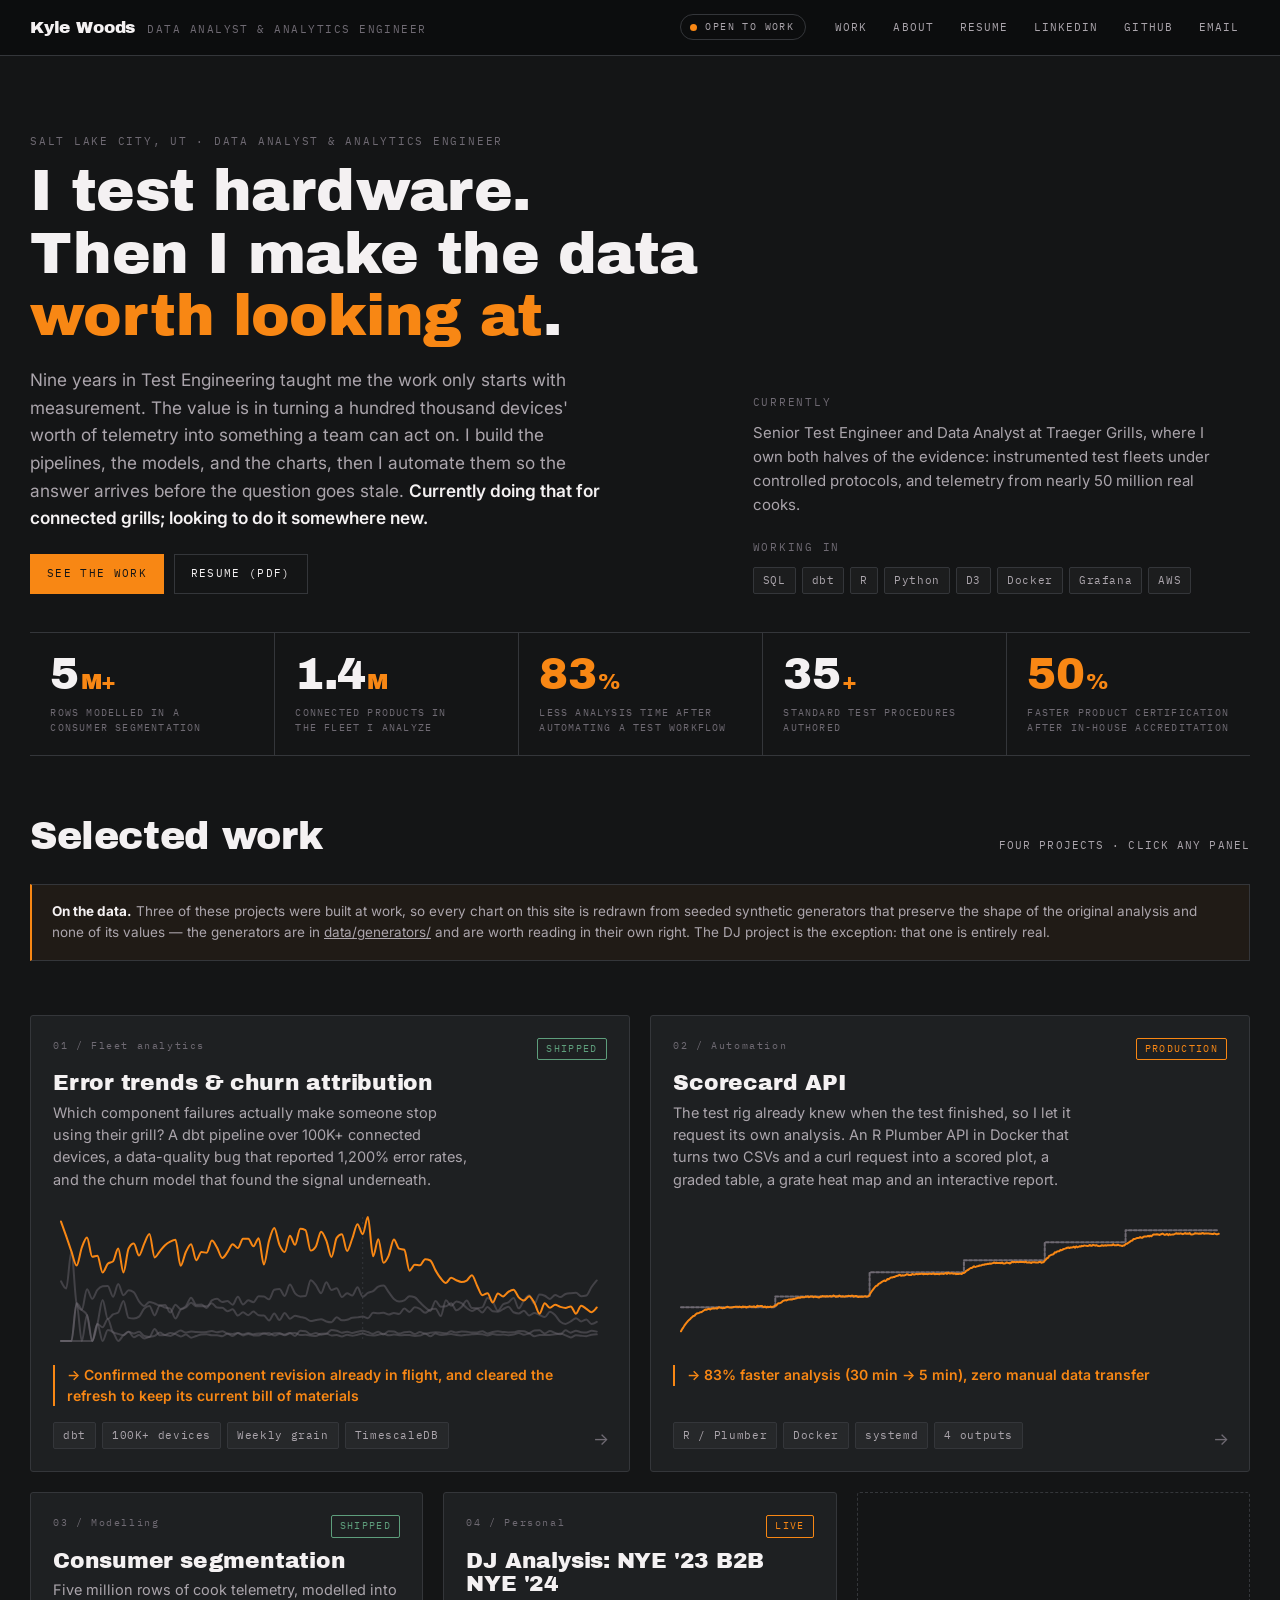
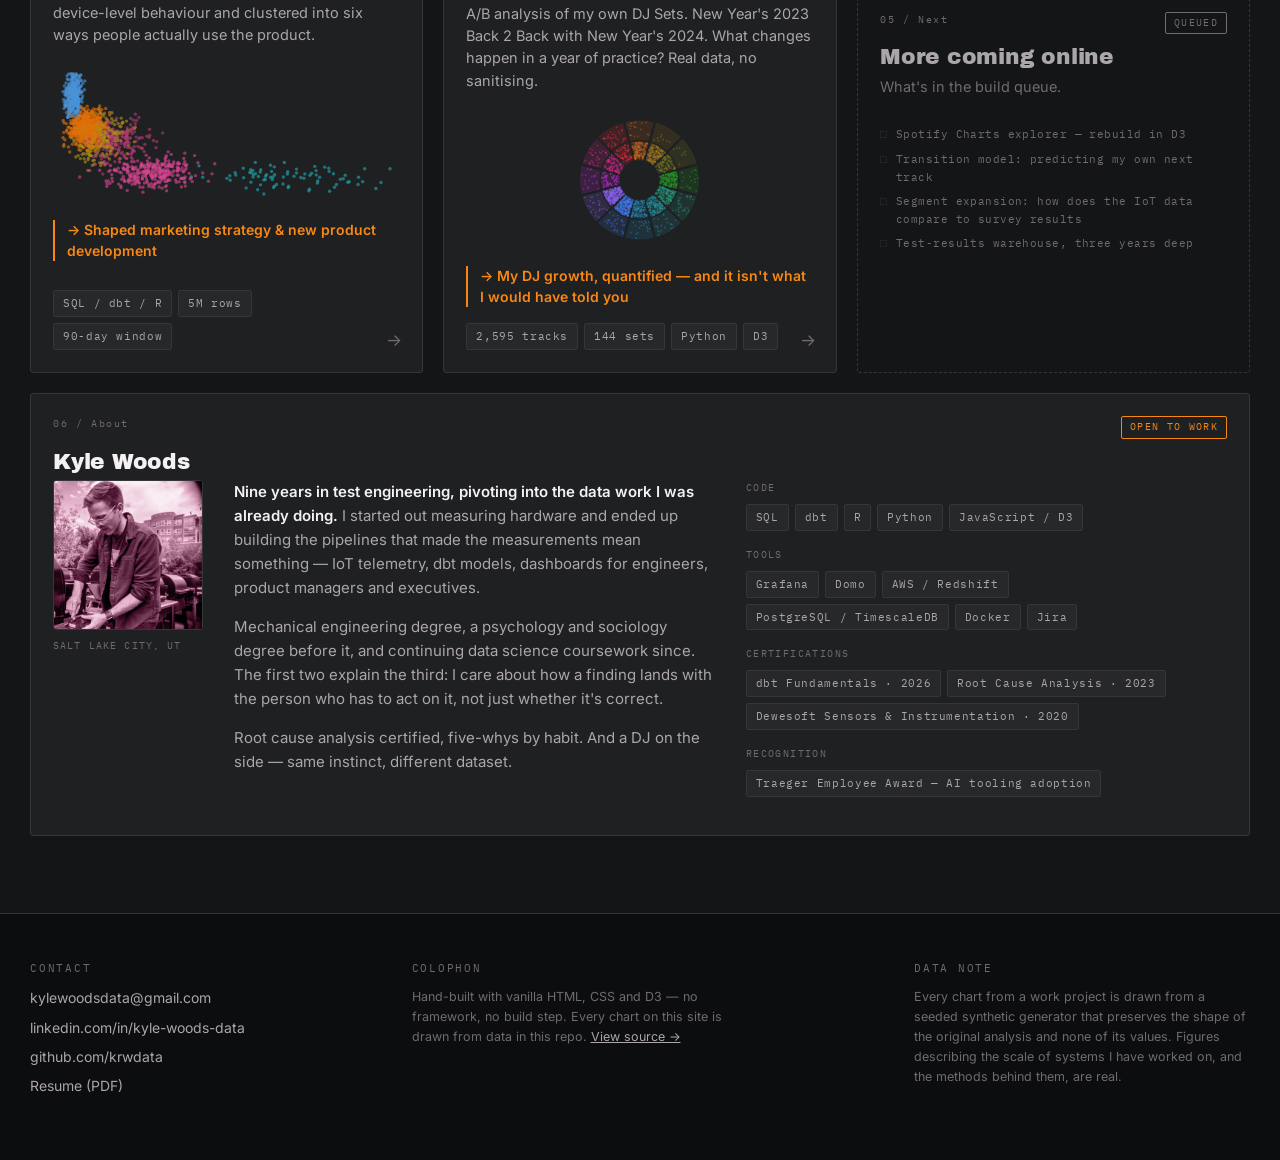
==== commit 7d038258: "metric text edits" ====
--- a/index.html
+++ b/index.html
@@ -61,7 +61,7 @@
       </div>
       <div class="ticker-cell" data-kind="scope">
         <span class="stat-value num" data-count="1.4" data-dp="1" data-unit="M">0</span>
-        <span class="stat-label">Connected grills in<br>the fleet I analyse</span>
+        <span class="stat-label">Connected products in<br>the fleet I analyze</span>
       </div>
       <div class="ticker-cell" data-kind="outcome">
         <span class="stat-value num" data-count="83" data-unit="%">0</span>
